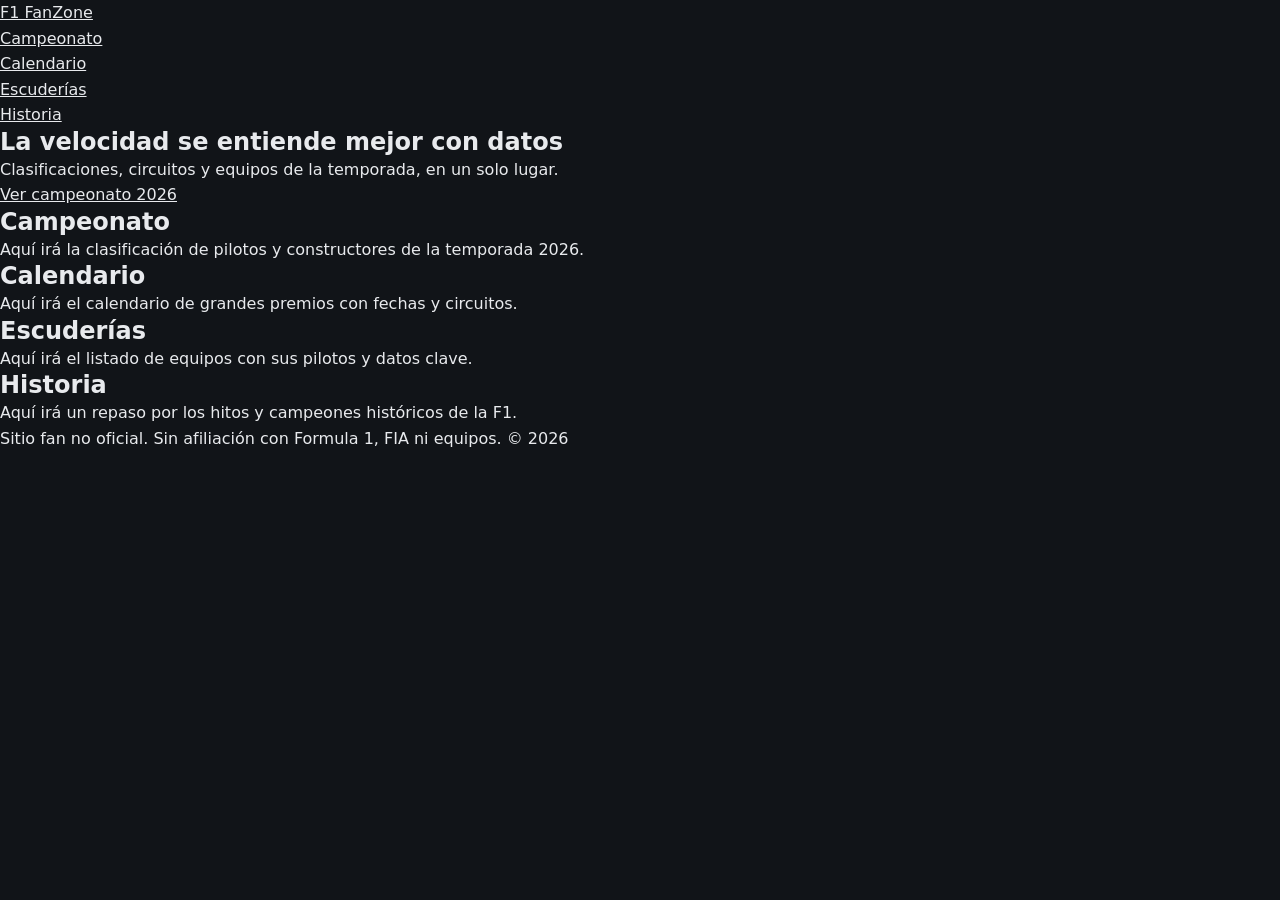
==== index.html @ e267dc62 "Estructura semántica inicial de la landing F1 FanZone" ====
<!DOCTYPE html>
<html lang="es">
<head>
  <meta charset="UTF-8">
  <meta name="viewport" content="width=device-width, initial-scale=1.0">
  <meta name="description" content="F1 FanZone: landing fan de Fórmula 1 con campeonato, calendario, escuderías e historia.">
  <title>F1 FanZone</title>
  <link rel="stylesheet" href="css/styles.css">
</head>
<body>
  <header>
    <nav aria-label="Navegación principal">
      <a href="#" class="logo" aria-label="F1 FanZone, inicio">F1 FanZone</a>
      <ul>
        <li><a href="#campeonato">Campeonato</a></li>
        <li><a href="#calendario">Calendario</a></li>
        <li><a href="#escuderias">Escuderías</a></li>
        <li><a href="#historia">Historia</a></li>
      </ul>
    </nav>
  </header>

  <main>
    <section class="hero" aria-labelledby="hero-titulo">
      <h1 id="hero-titulo">La velocidad se entiende mejor con datos</h1>
      <p>Clasificaciones, circuitos y equipos de la temporada, en un solo lugar.</p>
      <a href="#campeonato" class="cta">Ver campeonato 2026</a>
    </section>

    <section id="campeonato" aria-labelledby="campeonato-titulo">
      <h2 id="campeonato-titulo">Campeonato</h2>
      <p>Aquí irá la clasificación de pilotos y constructores de la temporada 2026.</p>
    </section>

    <section id="calendario" aria-labelledby="calendario-titulo">
      <h2 id="calendario-titulo">Calendario</h2>
      <p>Aquí irá el calendario de grandes premios con fechas y circuitos.</p>
    </section>

    <section id="escuderias" aria-labelledby="escuderias-titulo">
      <h2 id="escuderias-titulo">Escuderías</h2>
      <p>Aquí irá el listado de equipos con sus pilotos y datos clave.</p>
    </section>

    <section id="historia" aria-labelledby="historia-titulo">
      <h2 id="historia-titulo">Historia</h2>
      <p>Aquí irá un repaso por los hitos y campeones históricos de la F1.</p>
    </section>
  </main>

  <footer>
    <p>Sitio fan no oficial. Sin afiliación con Formula 1, FIA ni equipos. &copy; 2026</p>
  </footer>

  <script src="js/app.js"></script>
</body>
</html>
---- css/styles.css ----
/* ==========================================================================
   F1 FanZone — base: reset, variables y tipografía (mobile-first)
   ========================================================================== */

/* Reset
   ========================================================================== */
*,
*::before,
*::after {
  box-sizing: border-box;
  margin: 0;
  padding: 0;
}

html {
  -webkit-text-size-adjust: 100%;
}

body {
  min-height: 100vh;
}

img,
picture,
video,
canvas,
svg {
  display: block;
  max-width: 100%;
}

input,
button,
textarea,
select {
  font: inherit;
}

ul[role="list"],
ol[role="list"] {
  list-style: none;
}

a {
  color: inherit;
}

/* Variables
   ========================================================================== */
:root {
  /* Colores — tema oscuro */
  --color-fondo: #111418;
  --color-superficie: #1a1f25;
  --color-texto: #e8eaed;
  --color-texto-secundario: #9aa0a6;
  --color-acento: #e8eaed; /* pendiente: se definirá el acento definitivo */

  /* Tipografía */
  --fuente-base: system-ui, -apple-system, "Segoe UI", Roboto, sans-serif;
  --texto-base: 1rem;
  --interlineado-base: 1.6;
}

/* Tipografía base
   ========================================================================== */
body {
  font-family: var(--fuente-base);
  font-size: var(--texto-base);
  line-height: var(--interlineado-base);
  background-color: var(--color-fondo);
  color: var(--color-texto);
}

h1,
h2,
h3 {
  line-height: 1.2;
  text-wrap: balance;
}
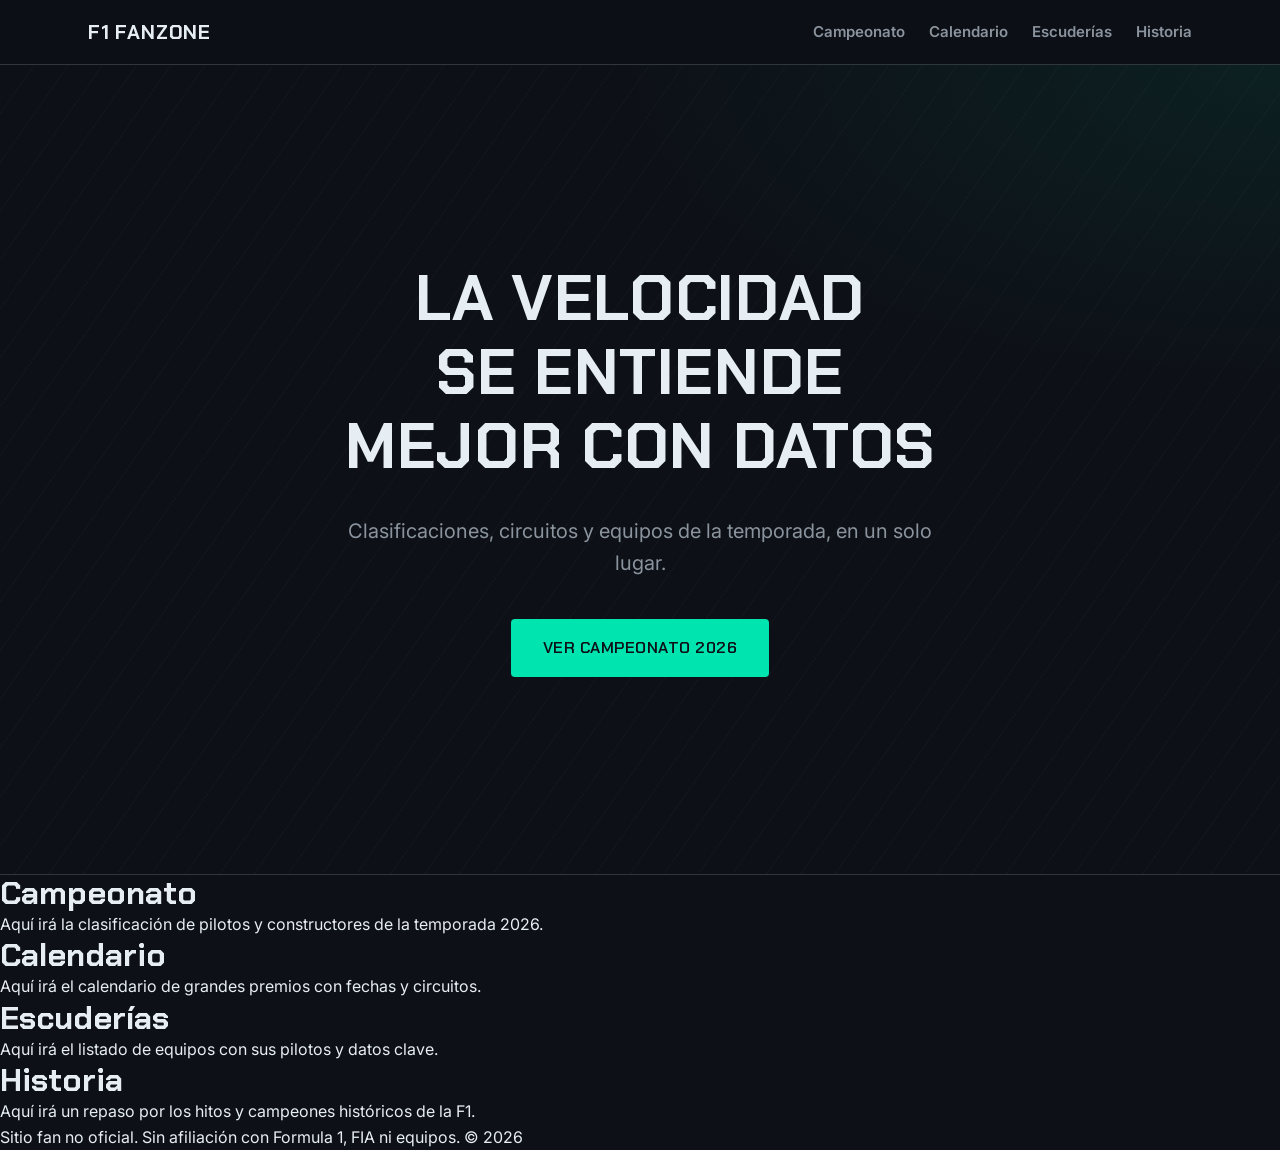
==== commit 525002c4: "Sistema visual oscuro con acento telemetría, nav sticky y hero" ====
--- a/index.html
+++ b/index.html
@@ -5,6 +5,9 @@
   <meta name="viewport" content="width=device-width, initial-scale=1.0">
   <meta name="description" content="F1 FanZone: landing fan de Fórmula 1 con campeonato, calendario, escuderías e historia.">
   <title>F1 FanZone</title>
+  <link rel="preconnect" href="https://fonts.googleapis.com">
+  <link rel="preconnect" href="https://fonts.gstatic.com" crossorigin>
+  <link href="https://fonts.googleapis.com/css2?family=Chakra+Petch:wght@600;700&family=Inter:wght@400;600&family=JetBrains+Mono:wght@400;600&display=swap" rel="stylesheet">
   <link rel="stylesheet" href="css/styles.css">
 </head>
 <body>
--- a/css/styles.css
+++ b/css/styles.css
@@ -1,5 +1,5 @@
 /* ==========================================================================
-   F1 FanZone — base: reset, variables y tipografía (mobile-first)
+   F1 FanZone — sistema visual: tokens, tipografía, nav y hero (mobile-first)
    ========================================================================== */
 
 /* Reset
@@ -14,6 +14,7 @@
 
 html {
   -webkit-text-size-adjust: 100%;
+  scroll-behavior: smooth;
 }
 
 body {
@@ -36,29 +37,64 @@
   font: inherit;
 }
 
-ul[role="list"],
-ol[role="list"] {
-  list-style: none;
-}
-
 a {
   color: inherit;
 }
 
-/* Variables
+@media (prefers-reduced-motion: reduce) {
+  html {
+    scroll-behavior: auto;
+  }
+
+  *,
+  *::before,
+  *::after {
+    transition-duration: 0.01ms !important;
+    animation-duration: 0.01ms !important;
+  }
+}
+
+/* Design tokens
    ========================================================================== */
 :root {
-  /* Colores — tema oscuro */
-  --color-fondo: #111418;
-  --color-superficie: #1a1f25;
-  --color-texto: #e8eaed;
-  --color-texto-secundario: #9aa0a6;
-  --color-acento: #e8eaed; /* pendiente: se definirá el acento definitivo */
+  /* Colores — tema oscuro, acento telemetría */
+  --color-fondo: #0d1117;
+  --color-superficie: #161b22;
+  --color-texto: #e6edf3;
+  --color-texto-secundario: #8b949e;
+  --color-acento: #00e5b0;
+  --color-acento-tenue: #00c79a;
+  --color-borde: #30363d;
+
+  /* Espaciado — escala 4/8/16/24/32/48/64px */
+  --espacio-1: 0.25rem;
+  --espacio-2: 0.5rem;
+  --espacio-3: 1rem;
+  --espacio-4: 1.5rem;
+  --espacio-5: 2rem;
+  --espacio-6: 3rem;
+  --espacio-7: 4rem;
+
+  /* Radios */
+  --radio-s: 4px;
+  --radio-m: 8px;
 
   /* Tipografía */
-  --fuente-base: system-ui, -apple-system, "Segoe UI", Roboto, sans-serif;
+  --fuente-titulos: "Chakra Petch", system-ui, sans-serif;
+  --fuente-base: "Inter", system-ui, -apple-system, "Segoe UI", sans-serif;
+  --fuente-mono: "JetBrains Mono", ui-monospace, "Cascadia Mono", monospace;
+
   --texto-base: 1rem;
+  --texto-subtitulo: clamp(1.0625rem, 0.95rem + 0.5vw, 1.25rem);
+  --texto-h1: clamp(2.125rem, 1.25rem + 4.5vw, 4rem);
+  --texto-h2: clamp(1.5rem, 1.25rem + 1.25vw, 2rem);
   --interlineado-base: 1.6;
+
+  /* Movimiento */
+  --transicion-rapida: 180ms ease-out;
+
+  /* Layout */
+  --ancho-contenido: 72rem;
 }
 
 /* Tipografía base
@@ -74,6 +110,167 @@
 h1,
 h2,
 h3 {
-  line-height: 1.2;
+  font-family: var(--fuente-titulos);
+  font-weight: 700;
+  line-height: 1.15;
   text-wrap: balance;
 }
+
+h2 {
+  font-size: var(--texto-h2);
+}
+
+/* Header / Nav
+   ========================================================================== */
+header {
+  position: sticky;
+  top: 0;
+  z-index: 10;
+  background-color: rgba(13, 17, 23, 0.82);
+  -webkit-backdrop-filter: blur(8px);
+  backdrop-filter: blur(8px);
+  border-bottom: 1px solid var(--color-borde);
+}
+
+nav {
+  display: flex;
+  justify-content: center;
+  align-items: center;
+  gap: var(--espacio-5);
+  max-width: var(--ancho-contenido);
+  margin-inline: auto;
+  padding: var(--espacio-3) var(--espacio-4);
+}
+
+.logo {
+  font-family: var(--fuente-titulos);
+  font-size: 1.25rem;
+  font-weight: 700;
+  letter-spacing: 0.04em;
+  text-transform: uppercase;
+  text-decoration: none;
+}
+
+.logo:hover,
+.logo:focus-visible {
+  color: var(--color-acento);
+}
+
+/* Móvil: solo logo centrado; los enlaces aparecen en ≥768px */
+nav ul {
+  display: none;
+  list-style: none;
+  gap: var(--espacio-4);
+}
+
+nav ul a {
+  text-decoration: none;
+  font-size: 0.9375rem;
+  font-weight: 600;
+  color: var(--color-texto-secundario);
+  transition: color var(--transicion-rapida);
+}
+
+nav ul a:hover {
+  color: var(--color-acento);
+}
+
+nav a:focus-visible {
+  outline: 2px solid var(--color-acento);
+  outline-offset: 4px;
+  border-radius: var(--radio-s);
+}
+
+/* Hero
+   ========================================================================== */
+.hero {
+  min-height: 90vh;
+  display: flex;
+  flex-direction: column;
+  justify-content: center;
+  align-items: center;
+  gap: var(--espacio-4);
+  text-align: center;
+  padding: var(--espacio-7) var(--espacio-4);
+  border-bottom: 1px solid var(--color-borde);
+  background:
+    repeating-linear-gradient(
+      -55deg,
+      rgba(230, 237, 243, 0.025) 0px,
+      rgba(230, 237, 243, 0.025) 1px,
+      transparent 1px,
+      transparent 28px
+    ),
+    radial-gradient(
+      ellipse 80% 60% at 100% 0%,
+      rgba(0, 229, 176, 0.07),
+      transparent 65%
+    ),
+    var(--color-fondo);
+}
+
+.hero h1 {
+  max-width: 18ch;
+  font-size: var(--texto-h1);
+  text-transform: uppercase;
+  letter-spacing: 0.01em;
+}
+
+.hero p {
+  max-width: 48ch;
+  font-size: var(--texto-subtitulo);
+  color: var(--color-texto-secundario);
+}
+
+/* Botón CTA
+   ========================================================================== */
+.cta {
+  display: inline-block;
+  margin-top: var(--espacio-2);
+  padding: var(--espacio-3) var(--espacio-5);
+  font-family: var(--fuente-titulos);
+  font-weight: 600;
+  letter-spacing: 0.03em;
+  text-transform: uppercase;
+  text-decoration: none;
+  color: var(--color-fondo);
+  background-color: var(--color-acento);
+  border-radius: var(--radio-s);
+  transition:
+    transform var(--transicion-rapida),
+    box-shadow var(--transicion-rapida),
+    background-color var(--transicion-rapida);
+}
+
+.cta:hover {
+  background-color: var(--color-acento-tenue);
+  transform: translateY(-2px);
+  box-shadow: 0 6px 20px rgba(0, 229, 176, 0.3);
+}
+
+.cta:active {
+  transform: translateY(0);
+  box-shadow: 0 2px 8px rgba(0, 229, 176, 0.25);
+}
+
+.cta:focus-visible {
+  outline: 2px solid var(--color-acento);
+  outline-offset: 4px;
+}
+
+/* ≥768px: enlaces del nav visibles y más aire en el hero
+   ========================================================================== */
+@media (min-width: 768px) {
+  nav {
+    justify-content: space-between;
+  }
+
+  nav ul {
+    display: flex;
+  }
+
+  .hero {
+    gap: var(--espacio-5);
+    padding-block: var(--espacio-7);
+  }
+}
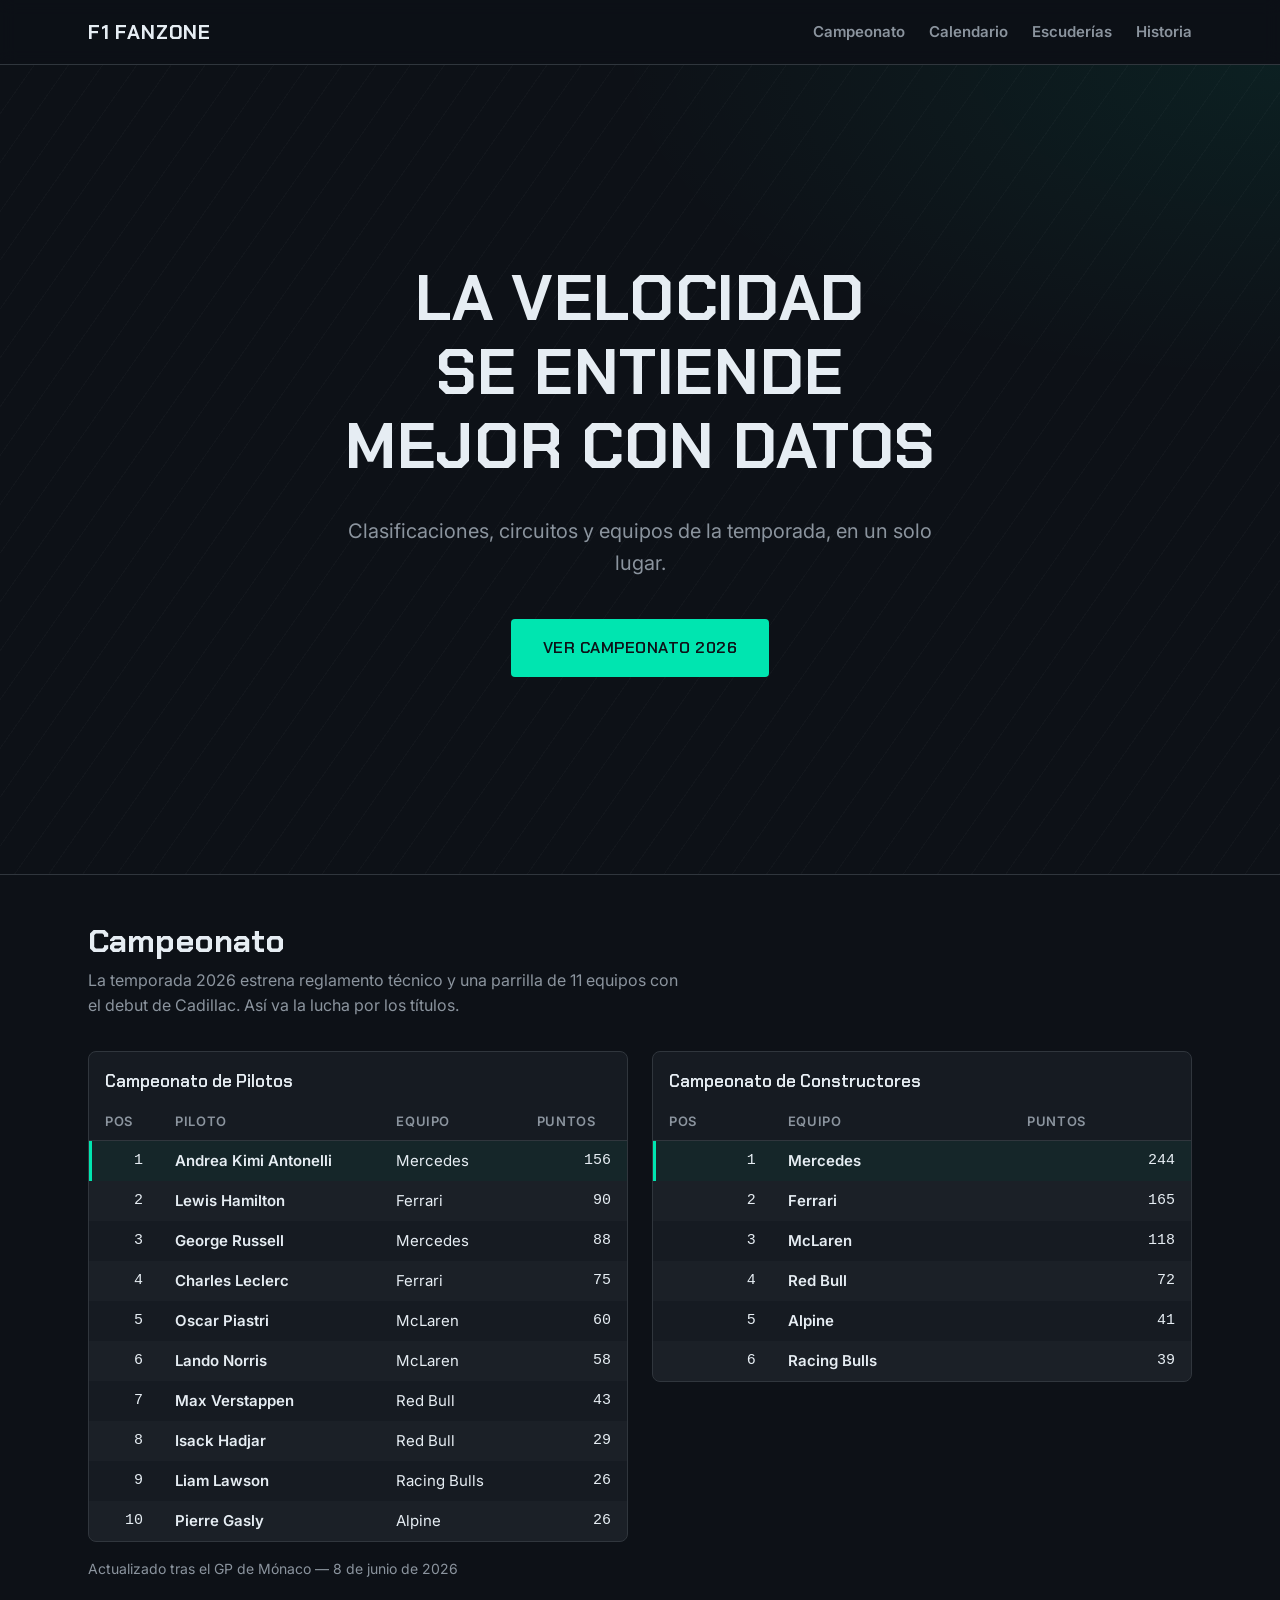
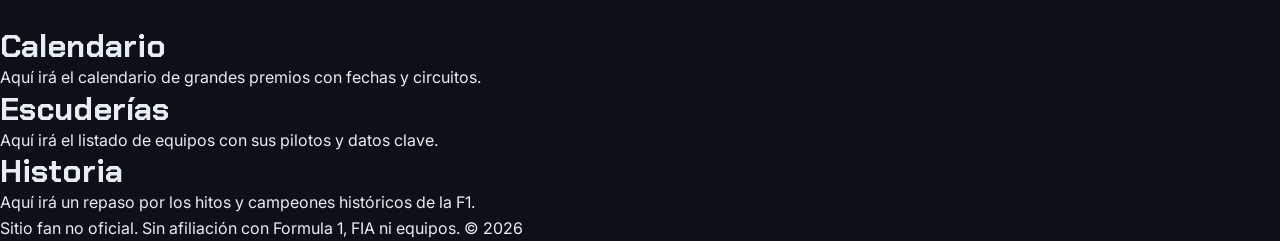
==== commit 1d694f4c: "Sección campeonato con tablas semánticas de pilotos y constructores" ====
--- a/index.html
+++ b/index.html
@@ -32,7 +32,132 @@
 
     <section id="campeonato" aria-labelledby="campeonato-titulo">
       <h2 id="campeonato-titulo">Campeonato</h2>
-      <p>Aquí irá la clasificación de pilotos y constructores de la temporada 2026.</p>
+      <p class="seccion-intro">La temporada 2026 estrena reglamento técnico y una parrilla de 11 equipos con el debut de Cadillac. Así va la lucha por los títulos.</p>
+
+      <div class="tablas-campeonato">
+        <div class="tabla-wrapper" role="region" aria-labelledby="caption-pilotos" tabindex="0">
+          <table>
+            <caption id="caption-pilotos">Campeonato de Pilotos</caption>
+            <thead>
+              <tr>
+                <th scope="col">Pos</th>
+                <th scope="col">Piloto</th>
+                <th scope="col">Equipo</th>
+                <th scope="col">Puntos</th>
+              </tr>
+            </thead>
+            <tbody>
+              <tr class="lider">
+                <td class="num">1</td>
+                <th scope="row">Andrea Kimi Antonelli</th>
+                <td>Mercedes</td>
+                <td class="num">156</td>
+              </tr>
+              <tr>
+                <td class="num">2</td>
+                <th scope="row">Lewis Hamilton</th>
+                <td>Ferrari</td>
+                <td class="num">90</td>
+              </tr>
+              <tr>
+                <td class="num">3</td>
+                <th scope="row">George Russell</th>
+                <td>Mercedes</td>
+                <td class="num">88</td>
+              </tr>
+              <tr>
+                <td class="num">4</td>
+                <th scope="row">Charles Leclerc</th>
+                <td>Ferrari</td>
+                <td class="num">75</td>
+              </tr>
+              <tr>
+                <td class="num">5</td>
+                <th scope="row">Oscar Piastri</th>
+                <td>McLaren</td>
+                <td class="num">60</td>
+              </tr>
+              <tr>
+                <td class="num">6</td>
+                <th scope="row">Lando Norris</th>
+                <td>McLaren</td>
+                <td class="num">58</td>
+              </tr>
+              <tr>
+                <td class="num">7</td>
+                <th scope="row">Max Verstappen</th>
+                <td>Red Bull</td>
+                <td class="num">43</td>
+              </tr>
+              <tr>
+                <td class="num">8</td>
+                <th scope="row">Isack Hadjar</th>
+                <td>Red Bull</td>
+                <td class="num">29</td>
+              </tr>
+              <tr>
+                <td class="num">9</td>
+                <th scope="row">Liam Lawson</th>
+                <td>Racing Bulls</td>
+                <td class="num">26</td>
+              </tr>
+              <tr>
+                <td class="num">10</td>
+                <th scope="row">Pierre Gasly</th>
+                <td>Alpine</td>
+                <td class="num">26</td>
+              </tr>
+            </tbody>
+          </table>
+        </div>
+
+        <div class="tabla-wrapper" role="region" aria-labelledby="caption-constructores" tabindex="0">
+          <table>
+            <caption id="caption-constructores">Campeonato de Constructores</caption>
+            <thead>
+              <tr>
+                <th scope="col">Pos</th>
+                <th scope="col">Equipo</th>
+                <th scope="col">Puntos</th>
+              </tr>
+            </thead>
+            <tbody>
+              <tr class="lider">
+                <td class="num">1</td>
+                <th scope="row">Mercedes</th>
+                <td class="num">244</td>
+              </tr>
+              <tr>
+                <td class="num">2</td>
+                <th scope="row">Ferrari</th>
+                <td class="num">165</td>
+              </tr>
+              <tr>
+                <td class="num">3</td>
+                <th scope="row">McLaren</th>
+                <td class="num">118</td>
+              </tr>
+              <tr>
+                <td class="num">4</td>
+                <th scope="row">Red Bull</th>
+                <td class="num">72</td>
+              </tr>
+              <tr>
+                <td class="num">5</td>
+                <th scope="row">Alpine</th>
+                <td class="num">41</td>
+              </tr>
+              <tr>
+                <td class="num">6</td>
+                <th scope="row">Racing Bulls</th>
+                <td class="num">39</td>
+              </tr>
+            </tbody>
+          </table>
+        </div>
+      </div>
+
+      <p class="nota-datos">Actualizado tras el GP de Mónaco — 8 de junio de 2026</p>
     </section>
 
     <section id="calendario" aria-labelledby="calendario-titulo">
--- a/css/styles.css
+++ b/css/styles.css
@@ -258,6 +258,102 @@
   outline-offset: 4px;
 }
 
+/* Sección Campeonato
+   ========================================================================== */
+#campeonato {
+  max-width: var(--ancho-contenido);
+  margin-inline: auto;
+  padding: var(--espacio-6) var(--espacio-4);
+}
+
+.seccion-intro {
+  max-width: 60ch;
+  margin-top: var(--espacio-2);
+  color: var(--color-texto-secundario);
+}
+
+.tablas-campeonato {
+  display: grid;
+  gap: var(--espacio-4);
+  margin-top: var(--espacio-5);
+}
+
+/* Contenedor con scroll horizontal propio para tablas anchas en móvil */
+.tabla-wrapper {
+  overflow-x: auto;
+  background-color: var(--color-superficie);
+  border: 1px solid var(--color-borde);
+  border-radius: var(--radio-m);
+}
+
+.tabla-wrapper:focus-visible {
+  outline: 2px solid var(--color-acento);
+  outline-offset: 2px;
+}
+
+table {
+  width: 100%;
+  border-collapse: collapse;
+  font-size: 0.9375rem;
+}
+
+caption {
+  padding: var(--espacio-3) var(--espacio-3) var(--espacio-2);
+  font-family: var(--fuente-titulos);
+  font-size: 1.0625rem;
+  font-weight: 600;
+  text-align: left;
+}
+
+th,
+td {
+  padding: var(--espacio-2) var(--espacio-3);
+  text-align: left;
+  white-space: nowrap;
+}
+
+thead th {
+  font-size: 0.8125rem;
+  font-weight: 600;
+  text-transform: uppercase;
+  letter-spacing: 0.05em;
+  color: var(--color-texto-secundario);
+  border-bottom: 1px solid var(--color-borde);
+}
+
+tbody th[scope="row"] {
+  font-weight: 600;
+}
+
+.num {
+  font-family: var(--fuente-mono);
+  font-variant-numeric: tabular-nums;
+  text-align: right;
+}
+
+tbody tr:nth-child(even) {
+  background-color: rgba(230, 237, 243, 0.025);
+}
+
+tbody tr {
+  transition: background-color var(--transicion-rapida);
+}
+
+tbody tr:hover {
+  background-color: rgba(0, 229, 176, 0.06);
+}
+
+.lider {
+  background-color: rgba(0, 229, 176, 0.05);
+  box-shadow: inset 3px 0 0 var(--color-acento);
+}
+
+.nota-datos {
+  margin-top: var(--espacio-3);
+  font-size: 0.875rem;
+  color: var(--color-texto-secundario);
+}
+
 /* ≥768px: enlaces del nav visibles y más aire en el hero
    ========================================================================== */
 @media (min-width: 768px) {
@@ -274,3 +370,12 @@
     padding-block: var(--espacio-7);
   }
 }
+
+/* ≥900px: tablas del campeonato lado a lado
+   ========================================================================== */
+@media (min-width: 900px) {
+  .tablas-campeonato {
+    grid-template-columns: 1fr 1fr;
+    align-items: start;
+  }
+}
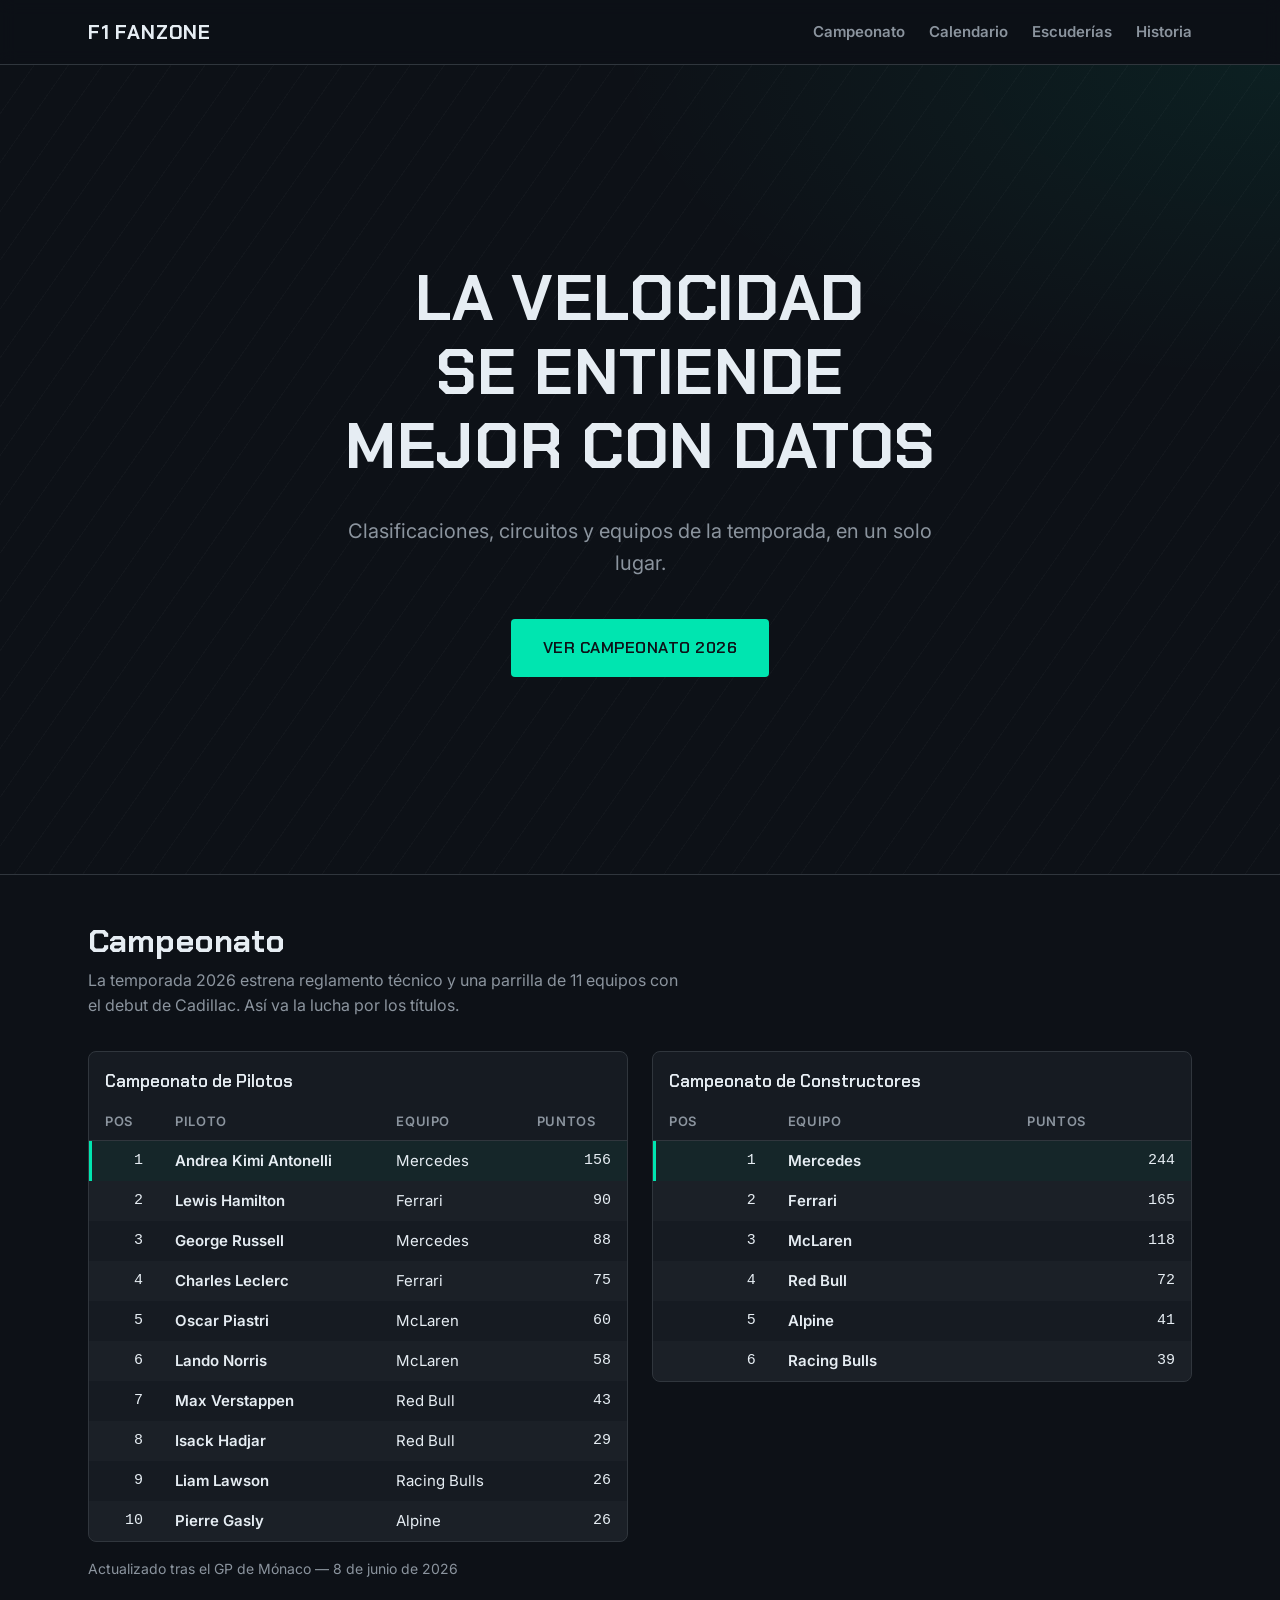
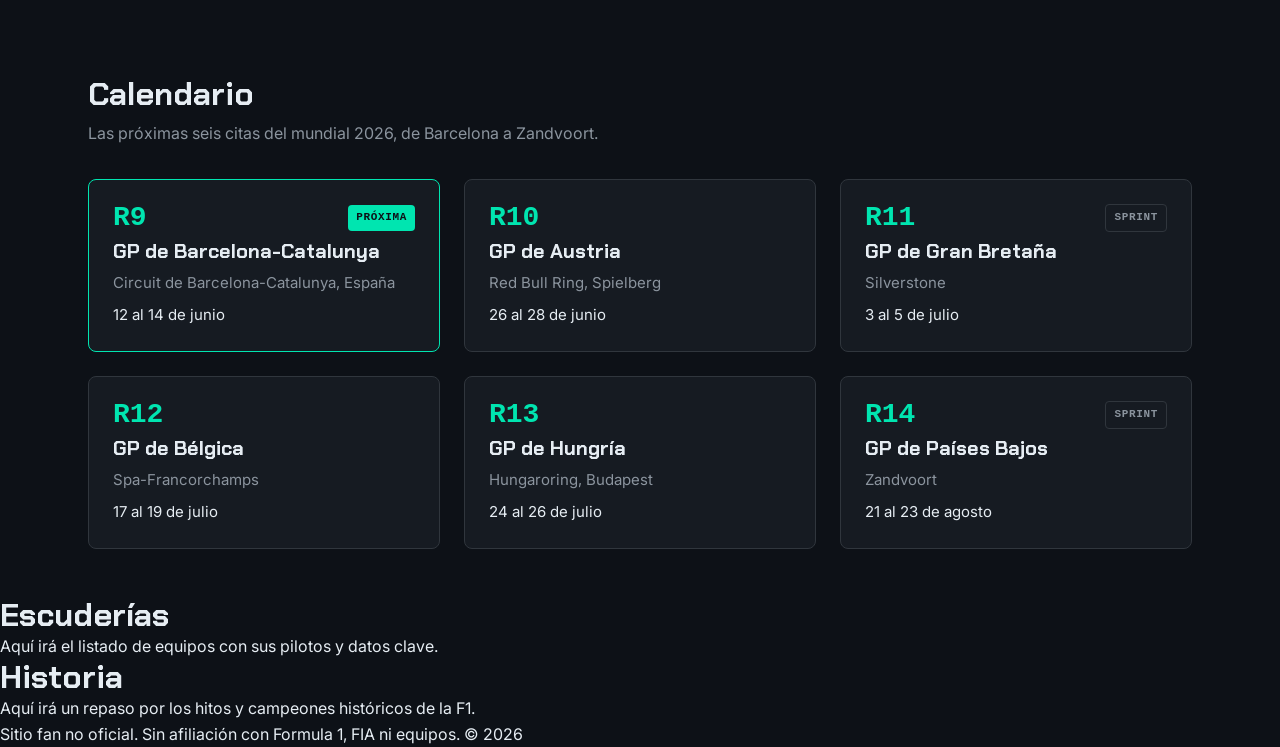
==== commit dd05e6e4: "Sección calendario con CSS Grid auto-fit y elemento time" ====
--- a/index.html
+++ b/index.html
@@ -162,7 +162,78 @@
 
     <section id="calendario" aria-labelledby="calendario-titulo">
       <h2 id="calendario-titulo">Calendario</h2>
-      <p>Aquí irá el calendario de grandes premios con fechas y circuitos.</p>
+      <p class="seccion-intro">Las próximas seis citas del mundial 2026, de Barcelona a Zandvoort.</p>
+
+      <div class="grid-calendario">
+        <article class="carrera proxima">
+          <div class="carrera-cabecera">
+            <span class="carrera-ronda" aria-label="Ronda 9">R9</span>
+            <span class="badge badge-proxima">Próxima</span>
+          </div>
+          <h3>GP de Barcelona-Catalunya</h3>
+          <p class="carrera-circuito">Circuit de Barcelona-Catalunya, España</p>
+          <p class="carrera-fechas">
+            <time datetime="2026-06-12">12</time> al <time datetime="2026-06-14">14 de junio</time>
+          </p>
+        </article>
+
+        <article class="carrera">
+          <div class="carrera-cabecera">
+            <span class="carrera-ronda" aria-label="Ronda 10">R10</span>
+          </div>
+          <h3>GP de Austria</h3>
+          <p class="carrera-circuito">Red Bull Ring, Spielberg</p>
+          <p class="carrera-fechas">
+            <time datetime="2026-06-26">26</time> al <time datetime="2026-06-28">28 de junio</time>
+          </p>
+        </article>
+
+        <article class="carrera">
+          <div class="carrera-cabecera">
+            <span class="carrera-ronda" aria-label="Ronda 11">R11</span>
+            <span class="badge badge-sprint">Sprint</span>
+          </div>
+          <h3>GP de Gran Bretaña</h3>
+          <p class="carrera-circuito">Silverstone</p>
+          <p class="carrera-fechas">
+            <time datetime="2026-07-03">3</time> al <time datetime="2026-07-05">5 de julio</time>
+          </p>
+        </article>
+
+        <article class="carrera">
+          <div class="carrera-cabecera">
+            <span class="carrera-ronda" aria-label="Ronda 12">R12</span>
+          </div>
+          <h3>GP de Bélgica</h3>
+          <p class="carrera-circuito">Spa-Francorchamps</p>
+          <p class="carrera-fechas">
+            <time datetime="2026-07-17">17</time> al <time datetime="2026-07-19">19 de julio</time>
+          </p>
+        </article>
+
+        <article class="carrera">
+          <div class="carrera-cabecera">
+            <span class="carrera-ronda" aria-label="Ronda 13">R13</span>
+          </div>
+          <h3>GP de Hungría</h3>
+          <p class="carrera-circuito">Hungaroring, Budapest</p>
+          <p class="carrera-fechas">
+            <time datetime="2026-07-24">24</time> al <time datetime="2026-07-26">26 de julio</time>
+          </p>
+        </article>
+
+        <article class="carrera">
+          <div class="carrera-cabecera">
+            <span class="carrera-ronda" aria-label="Ronda 14">R14</span>
+            <span class="badge badge-sprint">Sprint</span>
+          </div>
+          <h3>GP de Países Bajos</h3>
+          <p class="carrera-circuito">Zandvoort</p>
+          <p class="carrera-fechas">
+            <time datetime="2026-08-21">21</time> al <time datetime="2026-08-23">23 de agosto</time>
+          </p>
+        </article>
+      </div>
     </section>
 
     <section id="escuderias" aria-labelledby="escuderias-titulo">
--- a/css/styles.css
+++ b/css/styles.css
@@ -258,9 +258,10 @@
   outline-offset: 4px;
 }
 
-/* Sección Campeonato
-   ========================================================================== */
-#campeonato {
+/* Secciones de contenido
+   ========================================================================== */
+#campeonato,
+#calendario {
   max-width: var(--ancho-contenido);
   margin-inline: auto;
   padding: var(--espacio-6) var(--espacio-4);
@@ -274,6 +275,8 @@
 
 .tablas-campeonato {
   display: grid;
+  grid-template-columns: repeat(auto-fit, minmax(280px, 1fr));
+  align-items: start;
   gap: var(--espacio-4);
   margin-top: var(--espacio-5);
 }
@@ -354,6 +357,87 @@
   color: var(--color-texto-secundario);
 }
 
+/* Sección Calendario
+   ========================================================================== */
+.grid-calendario {
+  display: grid;
+  grid-template-columns: repeat(auto-fit, minmax(280px, 1fr));
+  gap: var(--espacio-4);
+  margin-top: var(--espacio-5);
+}
+
+.carrera {
+  display: flex;
+  flex-direction: column;
+  gap: var(--espacio-2);
+  padding: var(--espacio-4);
+  background-color: var(--color-superficie);
+  border: 1px solid var(--color-borde);
+  border-radius: var(--radio-m);
+  transition:
+    border-color var(--transicion-rapida),
+    transform var(--transicion-rapida);
+}
+
+.carrera:hover {
+  border-color: var(--color-acento);
+  transform: translateY(-2px);
+}
+
+.carrera.proxima {
+  border-color: var(--color-acento);
+}
+
+.carrera-cabecera {
+  display: flex;
+  justify-content: space-between;
+  align-items: center;
+}
+
+.carrera-ronda {
+  font-family: var(--fuente-mono);
+  font-size: 1.75rem;
+  font-weight: 600;
+  color: var(--color-acento);
+  line-height: 1;
+}
+
+.carrera h3 {
+  font-size: 1.25rem;
+}
+
+.carrera-circuito {
+  font-size: 0.9375rem;
+  color: var(--color-texto-secundario);
+}
+
+.carrera-fechas {
+  margin-top: auto;
+  font-size: 0.9375rem;
+}
+
+/* Badges
+   ========================================================================== */
+.badge {
+  padding: var(--espacio-1) var(--espacio-2);
+  font-family: var(--fuente-mono);
+  font-size: 0.6875rem;
+  font-weight: 600;
+  letter-spacing: 0.06em;
+  text-transform: uppercase;
+  border-radius: var(--radio-s);
+}
+
+.badge-proxima {
+  background-color: var(--color-acento);
+  color: var(--color-fondo);
+}
+
+.badge-sprint {
+  color: var(--color-texto-secundario);
+  border: 1px solid var(--color-borde);
+}
+
 /* ≥768px: enlaces del nav visibles y más aire en el hero
    ========================================================================== */
 @media (min-width: 768px) {
@@ -369,13 +453,4 @@
     gap: var(--espacio-5);
     padding-block: var(--espacio-7);
   }
-}
-
-/* ≥900px: tablas del campeonato lado a lado
-   ========================================================================== */
-@media (min-width: 900px) {
-  .tablas-campeonato {
-    grid-template-columns: 1fr 1fr;
-    align-items: start;
-  }
-}
+}
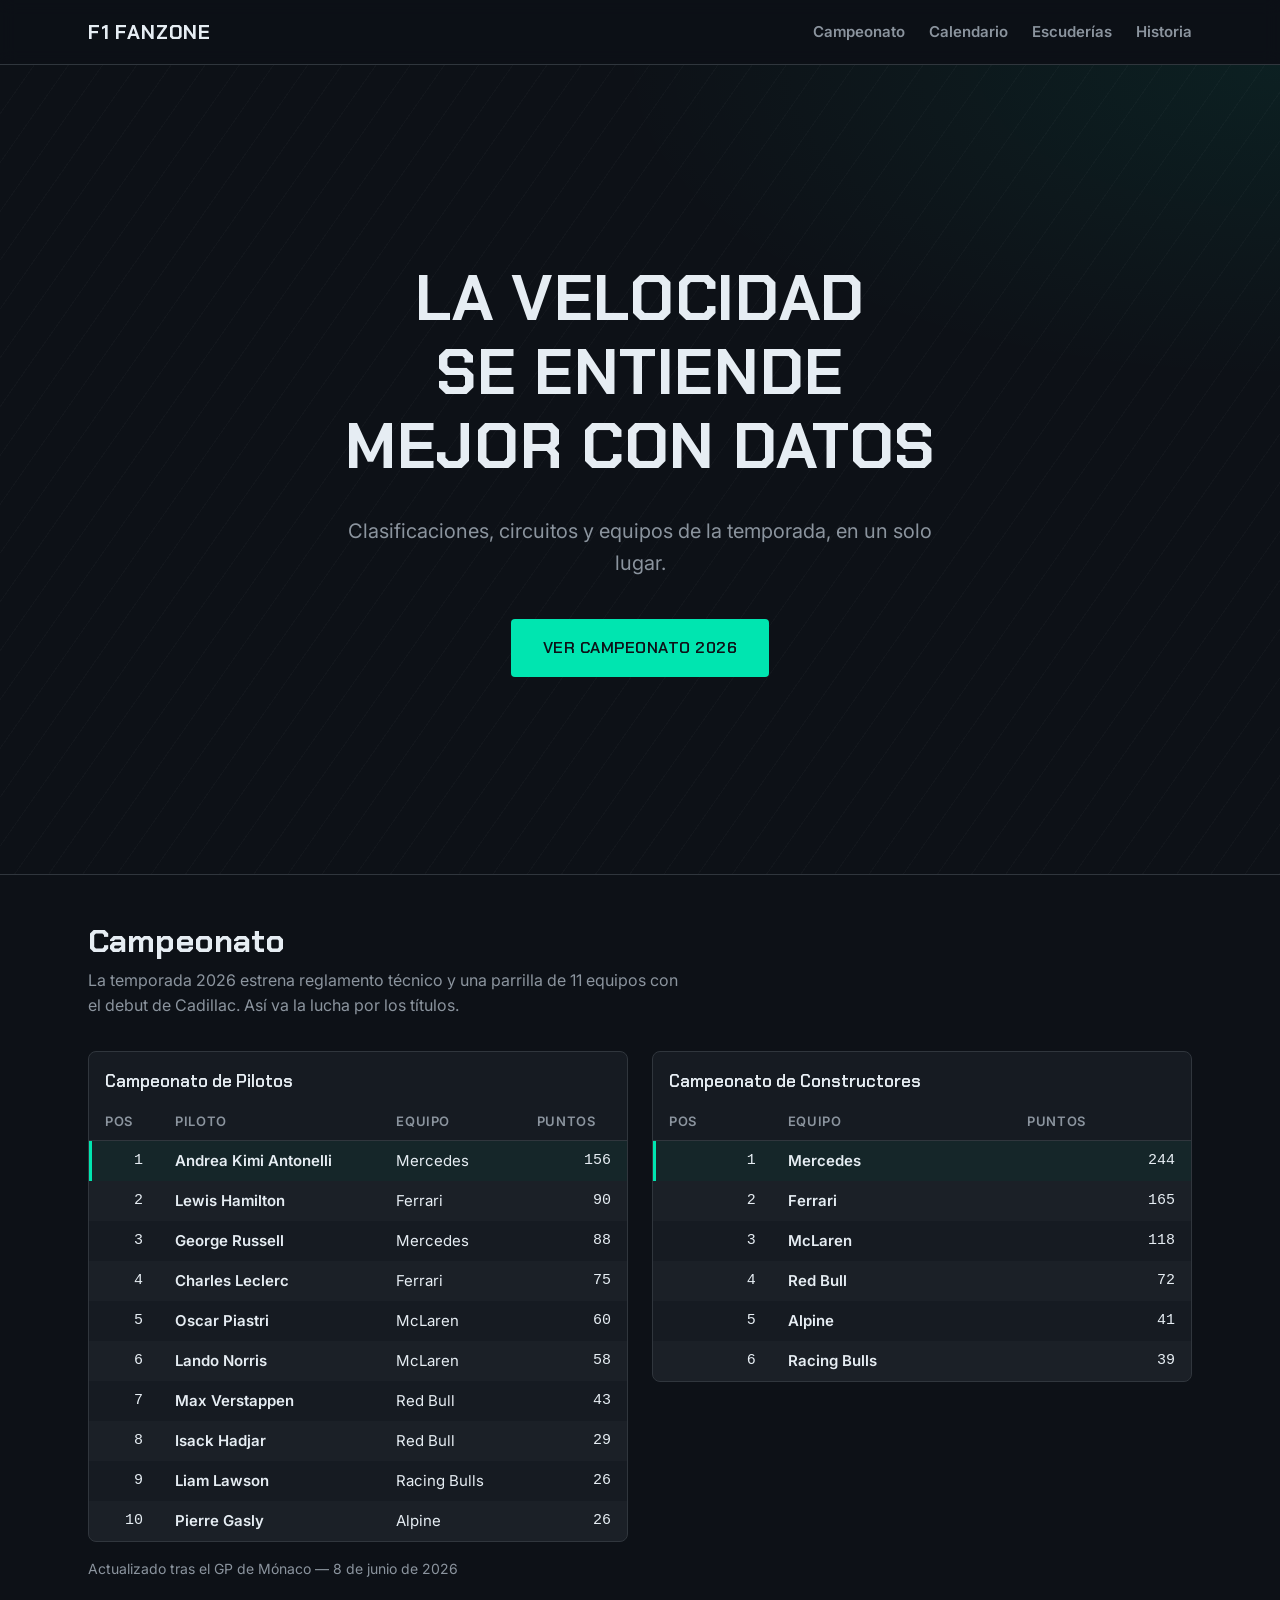
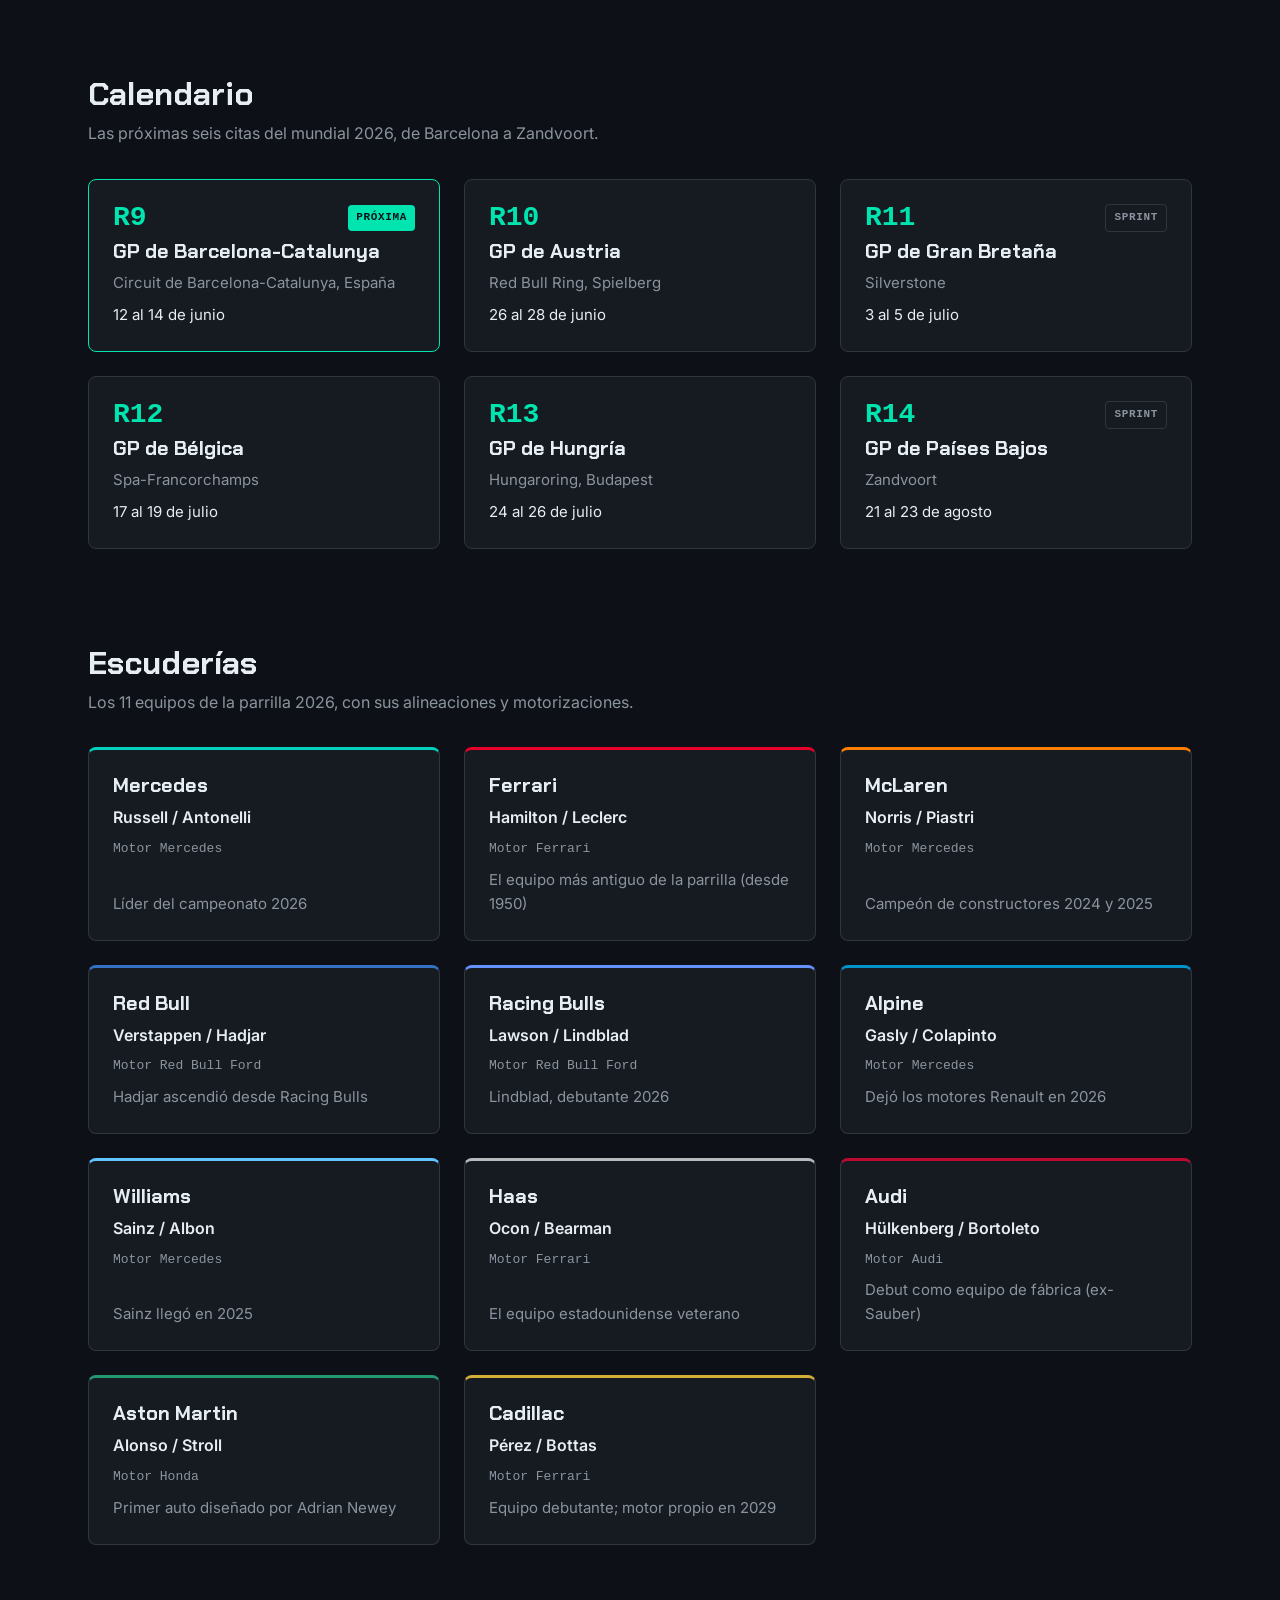
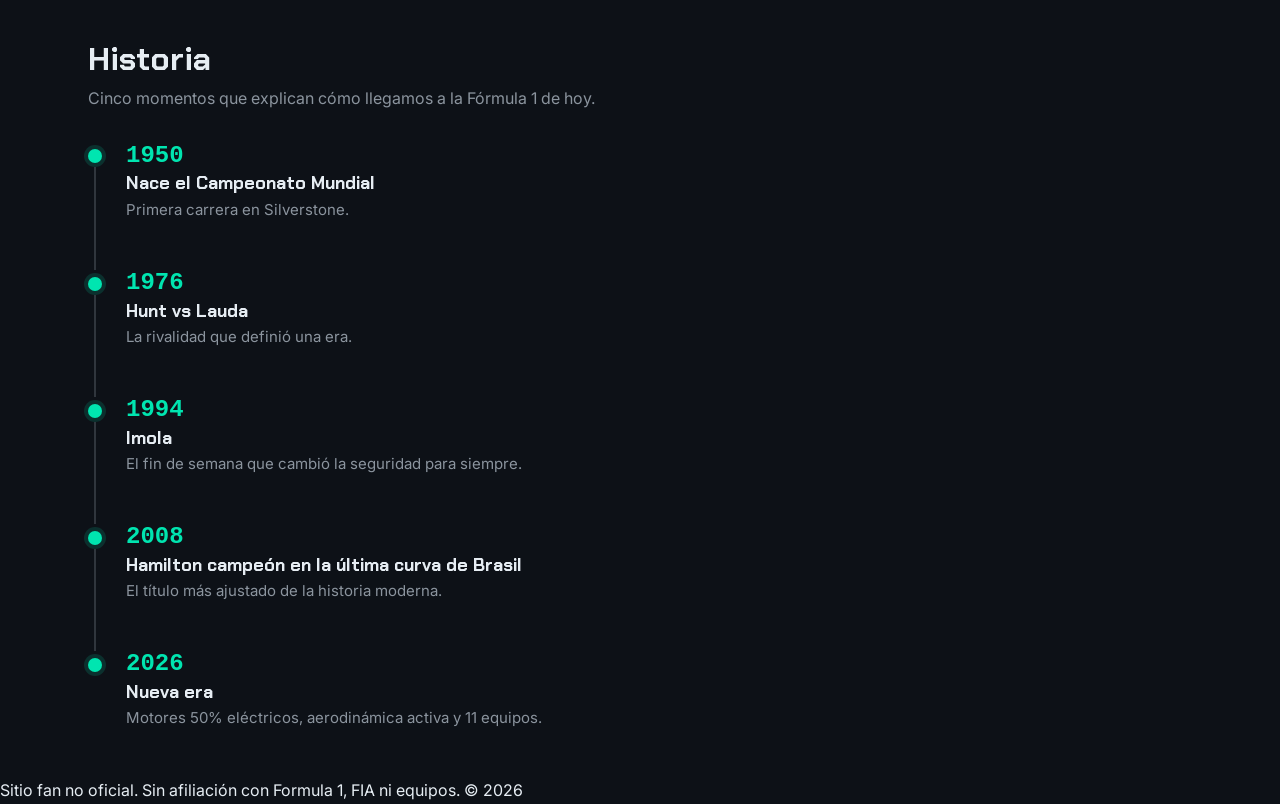
==== commit bcfe3461: "Secciones escuderías y línea de tiempo histórica con Flexbox" ====
--- a/index.html
+++ b/index.html
@@ -238,12 +238,129 @@
 
     <section id="escuderias" aria-labelledby="escuderias-titulo">
       <h2 id="escuderias-titulo">Escuderías</h2>
-      <p>Aquí irá el listado de equipos con sus pilotos y datos clave.</p>
+      <p class="seccion-intro">Los 11 equipos de la parrilla 2026, con sus alineaciones y motorizaciones.</p>
+
+      <div class="grid-escuderias">
+        <article class="escuderia equipo-mercedes">
+          <h3>Mercedes</h3>
+          <p class="escuderia-pilotos">Russell / Antonelli</p>
+          <p class="escuderia-motor">Motor Mercedes</p>
+          <p class="escuderia-dato">Líder del campeonato 2026</p>
+        </article>
+
+        <article class="escuderia equipo-ferrari">
+          <h3>Ferrari</h3>
+          <p class="escuderia-pilotos">Hamilton / Leclerc</p>
+          <p class="escuderia-motor">Motor Ferrari</p>
+          <p class="escuderia-dato">El equipo más antiguo de la parrilla (desde 1950)</p>
+        </article>
+
+        <article class="escuderia equipo-mclaren">
+          <h3>McLaren</h3>
+          <p class="escuderia-pilotos">Norris / Piastri</p>
+          <p class="escuderia-motor">Motor Mercedes</p>
+          <p class="escuderia-dato">Campeón de constructores 2024 y 2025</p>
+        </article>
+
+        <article class="escuderia equipo-redbull">
+          <h3>Red Bull</h3>
+          <p class="escuderia-pilotos">Verstappen / Hadjar</p>
+          <p class="escuderia-motor">Motor Red Bull Ford</p>
+          <p class="escuderia-dato">Hadjar ascendió desde Racing Bulls</p>
+        </article>
+
+        <article class="escuderia equipo-racingbulls">
+          <h3>Racing Bulls</h3>
+          <p class="escuderia-pilotos">Lawson / Lindblad</p>
+          <p class="escuderia-motor">Motor Red Bull Ford</p>
+          <p class="escuderia-dato">Lindblad, debutante 2026</p>
+        </article>
+
+        <article class="escuderia equipo-alpine">
+          <h3>Alpine</h3>
+          <p class="escuderia-pilotos">Gasly / Colapinto</p>
+          <p class="escuderia-motor">Motor Mercedes</p>
+          <p class="escuderia-dato">Dejó los motores Renault en 2026</p>
+        </article>
+
+        <article class="escuderia equipo-williams">
+          <h3>Williams</h3>
+          <p class="escuderia-pilotos">Sainz / Albon</p>
+          <p class="escuderia-motor">Motor Mercedes</p>
+          <p class="escuderia-dato">Sainz llegó en 2025</p>
+        </article>
+
+        <article class="escuderia equipo-haas">
+          <h3>Haas</h3>
+          <p class="escuderia-pilotos">Ocon / Bearman</p>
+          <p class="escuderia-motor">Motor Ferrari</p>
+          <p class="escuderia-dato">El equipo estadounidense veterano</p>
+        </article>
+
+        <article class="escuderia equipo-audi">
+          <h3>Audi</h3>
+          <p class="escuderia-pilotos">Hülkenberg / Bortoleto</p>
+          <p class="escuderia-motor">Motor Audi</p>
+          <p class="escuderia-dato">Debut como equipo de fábrica (ex-Sauber)</p>
+        </article>
+
+        <article class="escuderia equipo-astonmartin">
+          <h3>Aston Martin</h3>
+          <p class="escuderia-pilotos">Alonso / Stroll</p>
+          <p class="escuderia-motor">Motor Honda</p>
+          <p class="escuderia-dato">Primer auto diseñado por Adrian Newey</p>
+        </article>
+
+        <article class="escuderia equipo-cadillac">
+          <h3>Cadillac</h3>
+          <p class="escuderia-pilotos">Pérez / Bottas</p>
+          <p class="escuderia-motor">Motor Ferrari</p>
+          <p class="escuderia-dato">Equipo debutante; motor propio en 2029</p>
+        </article>
+      </div>
     </section>
 
     <section id="historia" aria-labelledby="historia-titulo">
       <h2 id="historia-titulo">Historia</h2>
-      <p>Aquí irá un repaso por los hitos y campeones históricos de la F1.</p>
+      <p class="seccion-intro">Cinco momentos que explican cómo llegamos a la Fórmula 1 de hoy.</p>
+
+      <ol class="timeline" role="list">
+        <li class="hito">
+          <div class="hito-contenido">
+            <span class="hito-anio">1950</span>
+            <h3>Nace el Campeonato Mundial</h3>
+            <p>Primera carrera en Silverstone.</p>
+          </div>
+        </li>
+        <li class="hito">
+          <div class="hito-contenido">
+            <span class="hito-anio">1976</span>
+            <h3>Hunt vs Lauda</h3>
+            <p>La rivalidad que definió una era.</p>
+          </div>
+        </li>
+        <li class="hito">
+          <div class="hito-contenido">
+            <span class="hito-anio">1994</span>
+            <h3>Imola</h3>
+            <p>El fin de semana que cambió la seguridad para siempre.</p>
+          </div>
+        </li>
+        <li class="hito">
+          <div class="hito-contenido">
+            <span class="hito-anio">2008</span>
+            <h3>Hamilton campeón en la última curva de Brasil</h3>
+            <p>El título más ajustado de la historia moderna.</p>
+          </div>
+        </li>
+        <li class="hito">
+          <div class="hito-contenido">
+            <span class="hito-anio">2026</span>
+            <h3>Nueva era</h3>
+            <p>Motores 50% eléctricos, aerodinámica activa y 11 equipos.</p>
+          </div>
+        </li>
+      </ol>
     </section>
   </main>
 
--- a/css/styles.css
+++ b/css/styles.css
@@ -65,6 +65,19 @@
   --color-acento: #00e5b0;
   --color-acento-tenue: #00c79a;
   --color-borde: #30363d;
+
+  /* Colores representativos de equipos 2026 */
+  --equipo-mercedes: #00d2be;
+  --equipo-ferrari: #e8002d;
+  --equipo-mclaren: #ff8000;
+  --equipo-redbull: #3671c6;
+  --equipo-racingbulls: #6692ff;
+  --equipo-alpine: #0093cc;
+  --equipo-williams: #64c4ff;
+  --equipo-haas: #b6babd;
+  --equipo-audi: #bb0a30;
+  --equipo-astonmartin: #229971;
+  --equipo-cadillac: #d4af37;
 
   /* Espaciado — escala 4/8/16/24/32/48/64px */
   --espacio-1: 0.25rem;
@@ -261,7 +274,9 @@
 /* Secciones de contenido
    ========================================================================== */
 #campeonato,
-#calendario {
+#calendario,
+#escuderias,
+#historia {
   max-width: var(--ancho-contenido);
   margin-inline: auto;
   padding: var(--espacio-6) var(--espacio-4);
@@ -359,7 +374,8 @@
 
 /* Sección Calendario
    ========================================================================== */
-.grid-calendario {
+.grid-calendario,
+.grid-escuderias {
   display: grid;
   grid-template-columns: repeat(auto-fit, minmax(280px, 1fr));
   gap: var(--espacio-4);
@@ -438,6 +454,133 @@
   border: 1px solid var(--color-borde);
 }
 
+/* Sección Escuderías
+   ========================================================================== */
+.escuderia {
+  display: flex;
+  flex-direction: column;
+  gap: var(--espacio-2);
+  padding: var(--espacio-4);
+  background-color: var(--color-superficie);
+  border: 1px solid var(--color-borde);
+  /* Franja superior con el color del equipo (cae al borde neutro si falta) */
+  border-top: 3px solid var(--color-equipo, var(--color-borde));
+  border-radius: var(--radio-m);
+  transition: transform var(--transicion-rapida);
+}
+
+.escuderia:hover {
+  transform: translateY(-2px);
+}
+
+.escuderia h3 {
+  font-size: 1.25rem;
+}
+
+.escuderia-pilotos {
+  font-weight: 600;
+}
+
+.escuderia-motor {
+  font-family: var(--fuente-mono);
+  font-size: 0.8125rem;
+  color: var(--color-texto-secundario);
+}
+
+.escuderia-dato {
+  margin-top: auto;
+  font-size: 0.9375rem;
+  color: var(--color-texto-secundario);
+}
+
+/* Color de franja por equipo */
+.equipo-mercedes    { --color-equipo: var(--equipo-mercedes); }
+.equipo-ferrari     { --color-equipo: var(--equipo-ferrari); }
+.equipo-mclaren     { --color-equipo: var(--equipo-mclaren); }
+.equipo-redbull     { --color-equipo: var(--equipo-redbull); }
+.equipo-racingbulls { --color-equipo: var(--equipo-racingbulls); }
+.equipo-alpine      { --color-equipo: var(--equipo-alpine); }
+.equipo-williams    { --color-equipo: var(--equipo-williams); }
+.equipo-haas        { --color-equipo: var(--equipo-haas); }
+.equipo-audi        { --color-equipo: var(--equipo-audi); }
+.equipo-astonmartin { --color-equipo: var(--equipo-astonmartin); }
+.equipo-cadillac    { --color-equipo: var(--equipo-cadillac); }
+
+/* Sección Historia — timeline vertical
+   ========================================================================== */
+
+/* Contenedor: columna de hitos; ancho acotado para lectura cómoda */
+.timeline {
+  display: flex;
+  flex-direction: column;
+  max-width: 42rem;
+  margin-top: var(--espacio-5);
+  list-style: none;
+}
+
+/* Cada hito es una fila flex: el ::before (círculo) + el contenido */
+.hito {
+  position: relative; /* ancla para posicionar la línea conectora */
+  display: flex;
+  gap: var(--espacio-4);
+  padding-bottom: var(--espacio-6);
+}
+
+.hito:last-child {
+  padding-bottom: 0;
+}
+
+/* Marcador circular: pseudo-elemento que participa como primer item flex */
+.hito::before {
+  content: "";
+  flex-shrink: 0; /* el círculo nunca se aplasta */
+  width: 14px;
+  height: 14px;
+  margin-top: 0.4rem; /* alinea el círculo con la línea del año */
+  border-radius: 50%;
+  background-color: var(--color-acento);
+  box-shadow: 0 0 0 4px rgba(0, 229, 176, 0.15); /* halo tenue */
+}
+
+/* Línea conectora: del borde inferior del círculo al inicio del siguiente */
+.hito::after {
+  content: "";
+  position: absolute;
+  left: 6px; /* centrada respecto al círculo de 14px (centro en 7px, línea de 2px) */
+  top: calc(0.4rem + 14px + 4px); /* margen del círculo + diámetro + halo */
+  bottom: 0;
+  width: 2px;
+  background-color: var(--color-borde);
+}
+
+/* El último hito no conecta con nada */
+.hito:last-child::after {
+  display: none;
+}
+
+.hito-contenido {
+  display: flex;
+  flex-direction: column;
+  gap: var(--espacio-1);
+}
+
+.hito-anio {
+  font-family: var(--fuente-mono);
+  font-size: 1.5rem;
+  font-weight: 600;
+  line-height: 1.1;
+  color: var(--color-acento);
+}
+
+.hito h3 {
+  font-size: 1.125rem;
+}
+
+.hito p {
+  font-size: 0.9375rem;
+  color: var(--color-texto-secundario);
+}
+
 /* ≥768px: enlaces del nav visibles y más aire en el hero
    ========================================================================== */
 @media (min-width: 768px) {
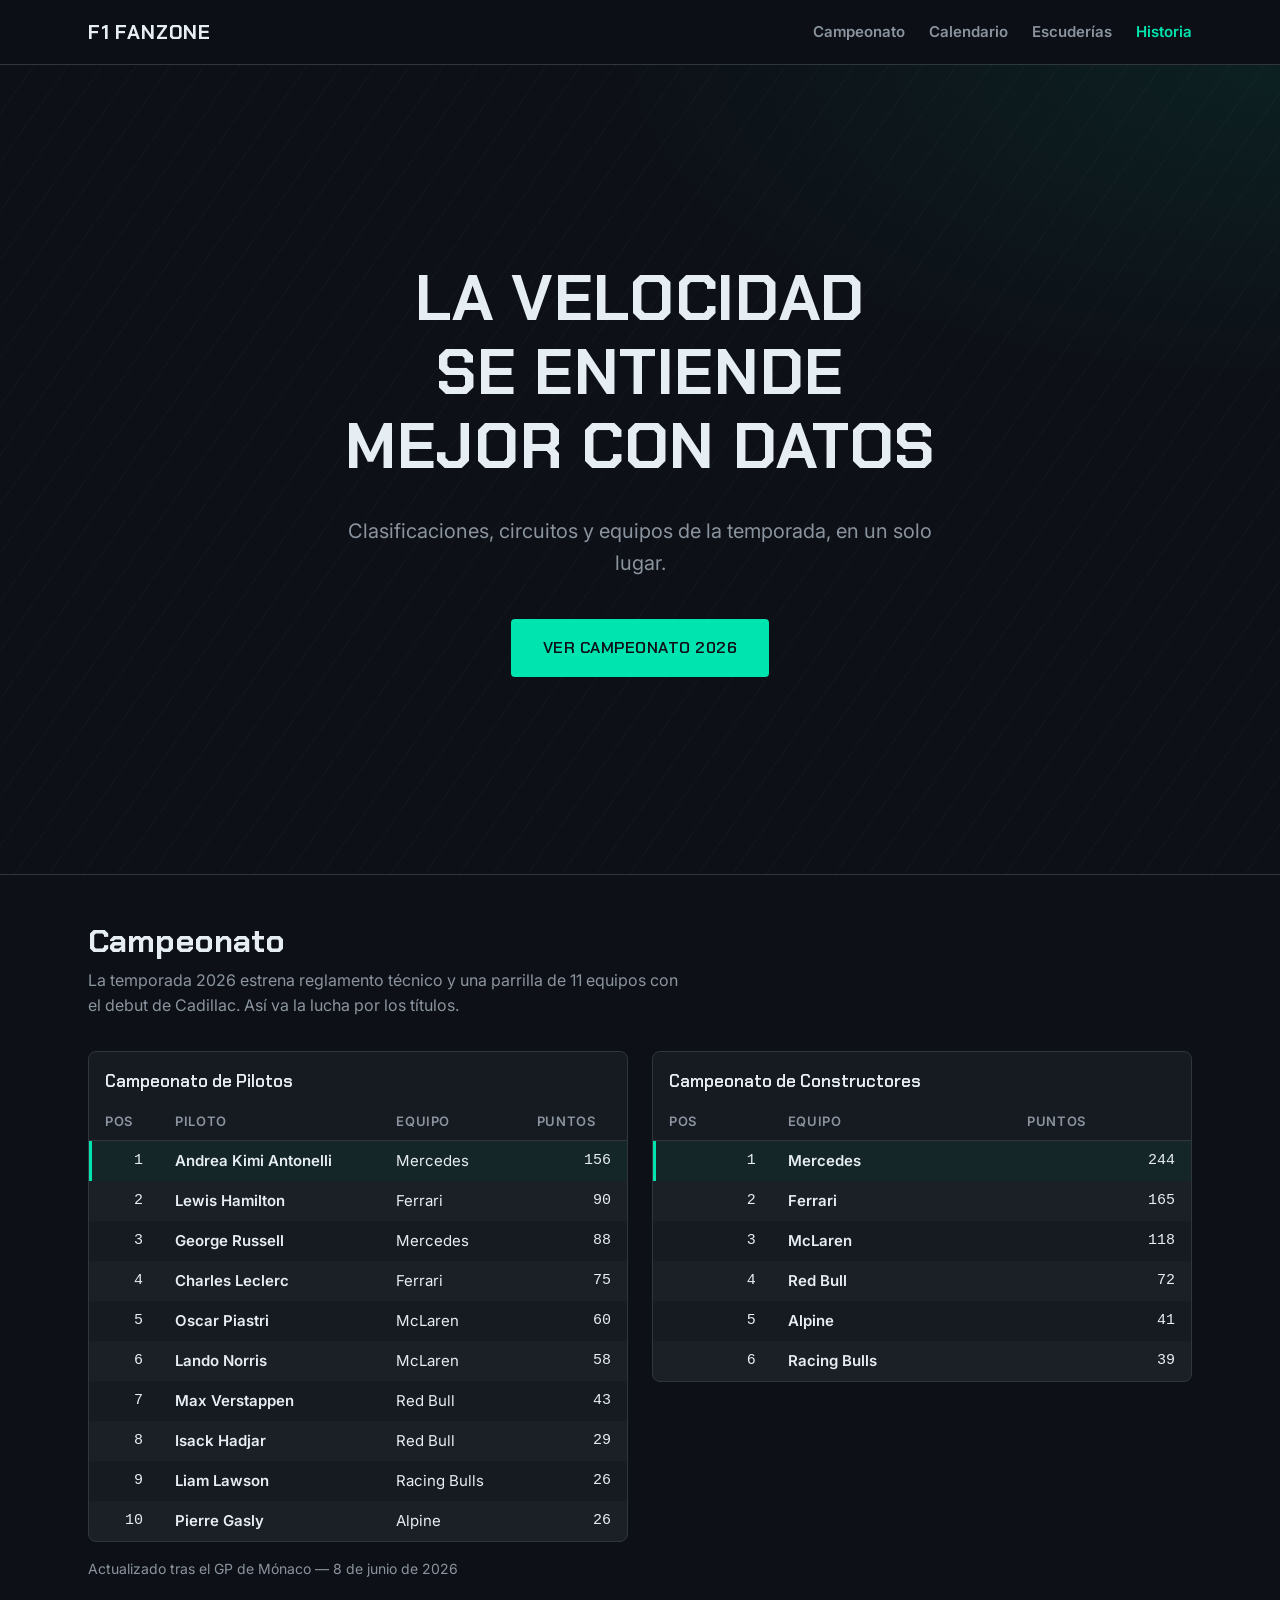
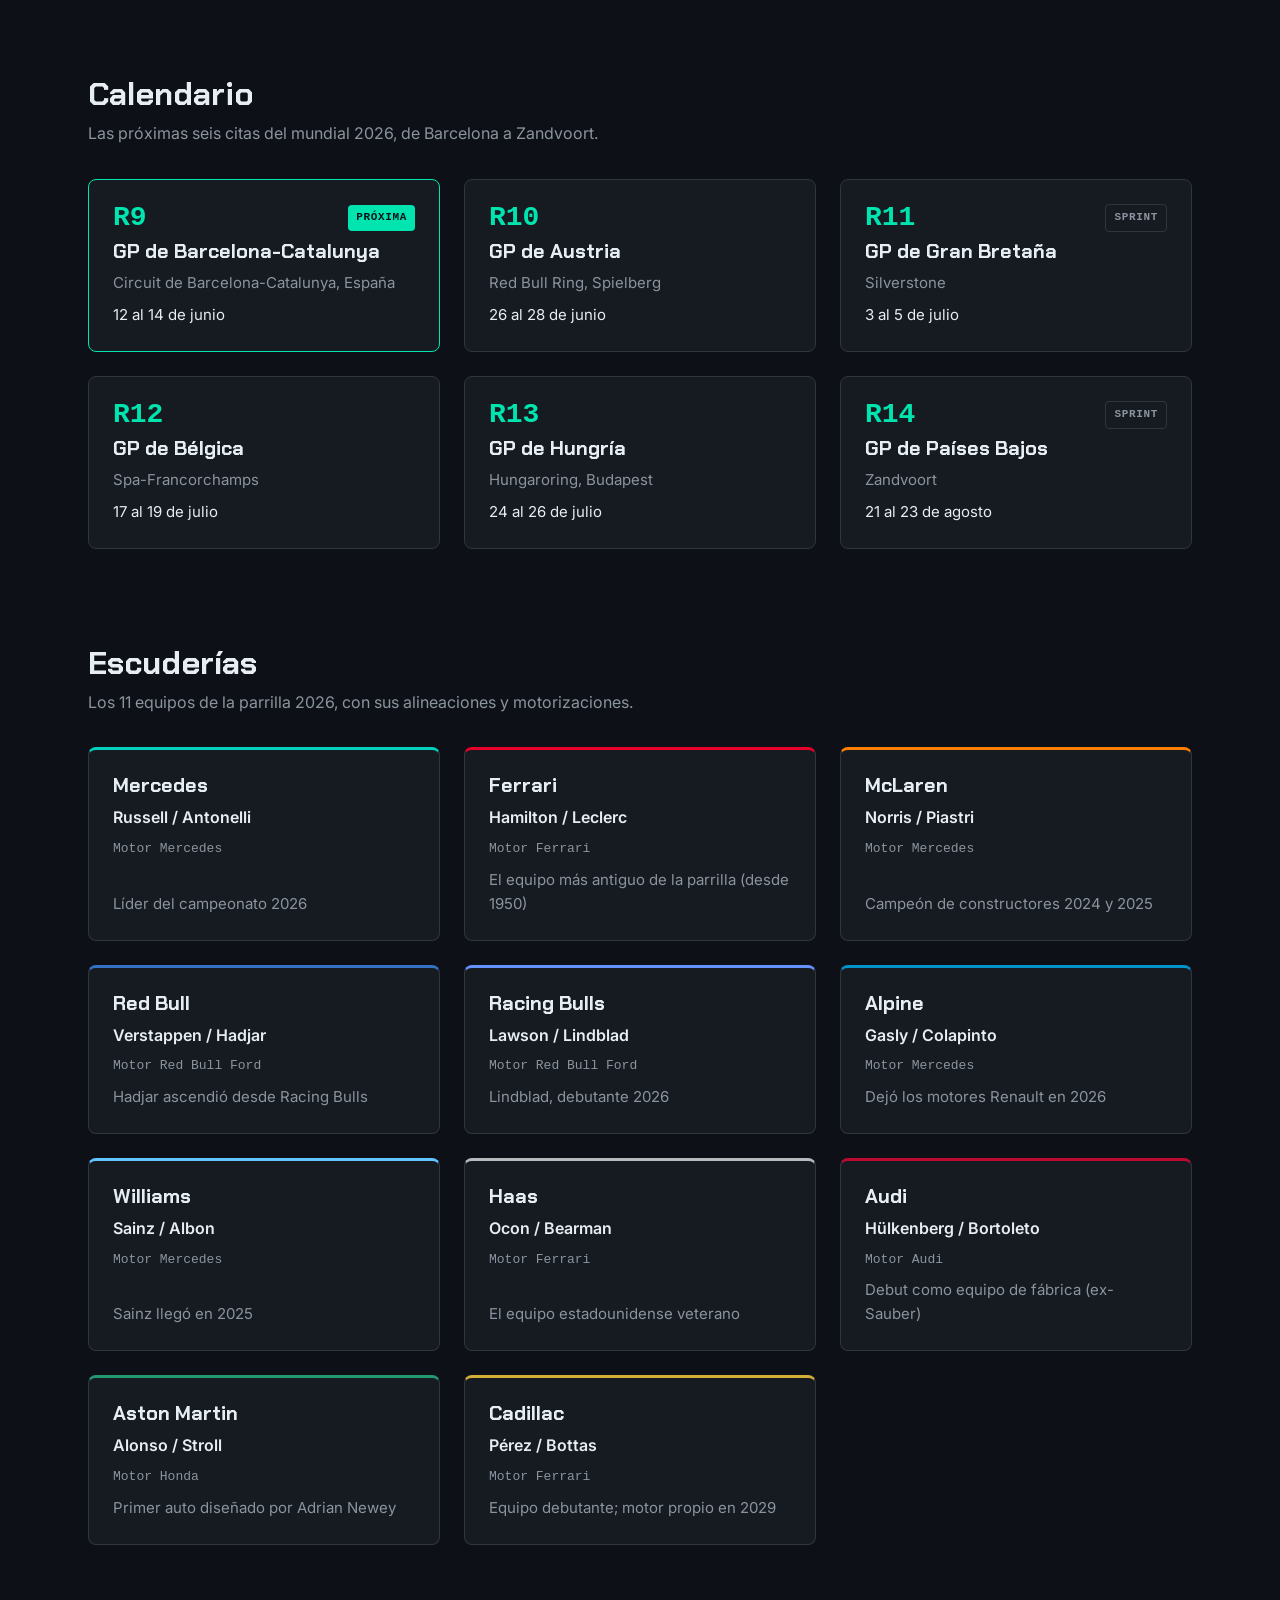
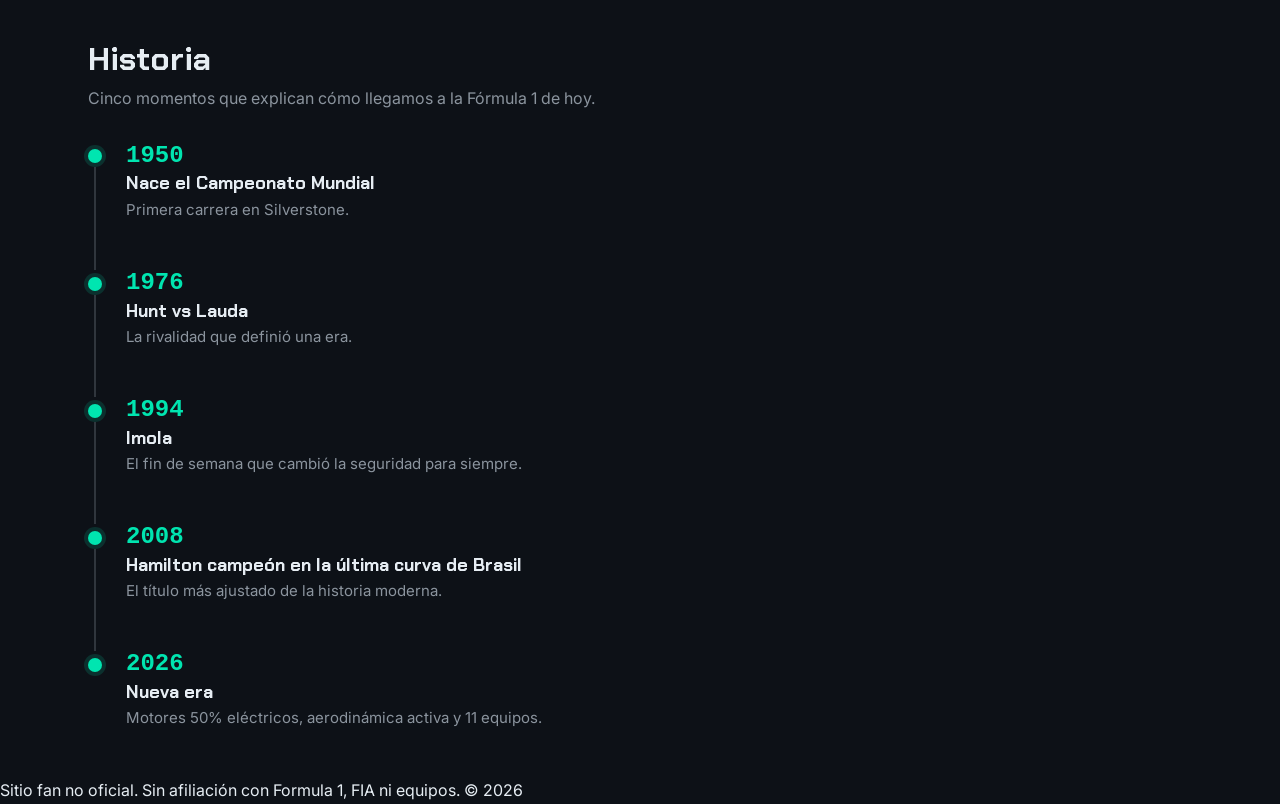
==== commit 3c0618cc: "Menú móvil accesible, scroll suave y nav activo con IntersectionObserver" ====
--- a/index.html
+++ b/index.html
@@ -14,7 +14,12 @@
   <header>
     <nav aria-label="Navegación principal">
       <a href="#" class="logo" aria-label="F1 FanZone, inicio">F1 FanZone</a>
-      <ul>
+      <button class="menu-boton" type="button" aria-label="Abrir menú" aria-expanded="false" aria-controls="menu-principal">
+        <span></span>
+        <span></span>
+        <span></span>
+      </button>
+      <ul id="menu-principal">
         <li><a href="#campeonato">Campeonato</a></li>
         <li><a href="#calendario">Calendario</a></li>
         <li><a href="#escuderias">Escuderías</a></li>
--- a/css/styles.css
+++ b/css/styles.css
@@ -15,6 +15,8 @@
 html {
   -webkit-text-size-adjust: 100%;
   scroll-behavior: smooth;
+  /* Compensa la altura del header sticky al saltar a un ancla */
+  scroll-padding-top: 4.5rem;
 }
 
 body {
@@ -147,7 +149,7 @@
 
 nav {
   display: flex;
-  justify-content: center;
+  justify-content: space-between;
   align-items: center;
   gap: var(--espacio-5);
   max-width: var(--ancho-contenido);
@@ -169,14 +171,73 @@
   color: var(--color-acento);
 }
 
-/* Móvil: solo logo centrado; los enlaces aparecen en ≥768px */
+/* Botón hamburguesa (solo móvil) */
+.menu-boton {
+  display: flex;
+  flex-direction: column;
+  justify-content: center;
+  gap: 5px;
+  width: 44px;
+  height: 44px;
+  padding: 10px;
+  background: none;
+  border: 0;
+  cursor: pointer;
+}
+
+.menu-boton span {
+  width: 100%;
+  height: 2px;
+  border-radius: 1px;
+  background-color: var(--color-texto);
+  transition:
+    transform var(--transicion-rapida),
+    opacity var(--transicion-rapida);
+}
+
+/* Animación a X: las líneas exteriores se cruzan, la central desaparece */
+.nav-abierto .menu-boton span:nth-child(1) {
+  transform: translateY(7px) rotate(45deg);
+}
+
+.nav-abierto .menu-boton span:nth-child(2) {
+  opacity: 0;
+}
+
+.nav-abierto .menu-boton span:nth-child(3) {
+  transform: translateY(-7px) rotate(-45deg);
+}
+
+/* Móvil: panel desplegable bajo el header */
 nav ul {
-  display: none;
+  position: absolute;
+  top: 100%;
+  left: 0;
+  right: 0;
+  display: flex;
+  flex-direction: column;
+  padding: var(--espacio-2) var(--espacio-4) var(--espacio-3);
   list-style: none;
-  gap: var(--espacio-4);
+  background-color: var(--color-fondo);
+  border-bottom: 1px solid var(--color-borde);
+  opacity: 0;
+  transform: translateY(-8px);
+  visibility: hidden;
+  transition:
+    opacity var(--transicion-rapida),
+    transform var(--transicion-rapida),
+    visibility var(--transicion-rapida);
+}
+
+.nav-abierto nav ul {
+  opacity: 1;
+  transform: translateY(0);
+  visibility: visible;
 }
 
 nav ul a {
+  display: block;
+  padding-block: var(--espacio-2);
   text-decoration: none;
   font-size: 0.9375rem;
   font-weight: 600;
@@ -185,6 +246,11 @@
 }
 
 nav ul a:hover {
+  color: var(--color-acento);
+}
+
+/* Enlace de la sección visible (lo gestiona IntersectionObserver en JS) */
+nav ul a.activo {
   color: var(--color-acento);
 }
 
@@ -584,12 +650,26 @@
 /* ≥768px: enlaces del nav visibles y más aire en el hero
    ========================================================================== */
 @media (min-width: 768px) {
-  nav {
-    justify-content: space-between;
+  .menu-boton {
+    display: none;
   }
 
+  /* El panel móvil vuelve a ser una fila estática de enlaces */
   nav ul {
-    display: flex;
+    position: static;
+    flex-direction: row;
+    gap: var(--espacio-4);
+    padding: 0;
+    background: none;
+    border: 0;
+    opacity: 1;
+    transform: none;
+    visibility: visible;
+    transition: none;
+  }
+
+  nav ul a {
+    padding-block: 0;
   }
 
   .hero {
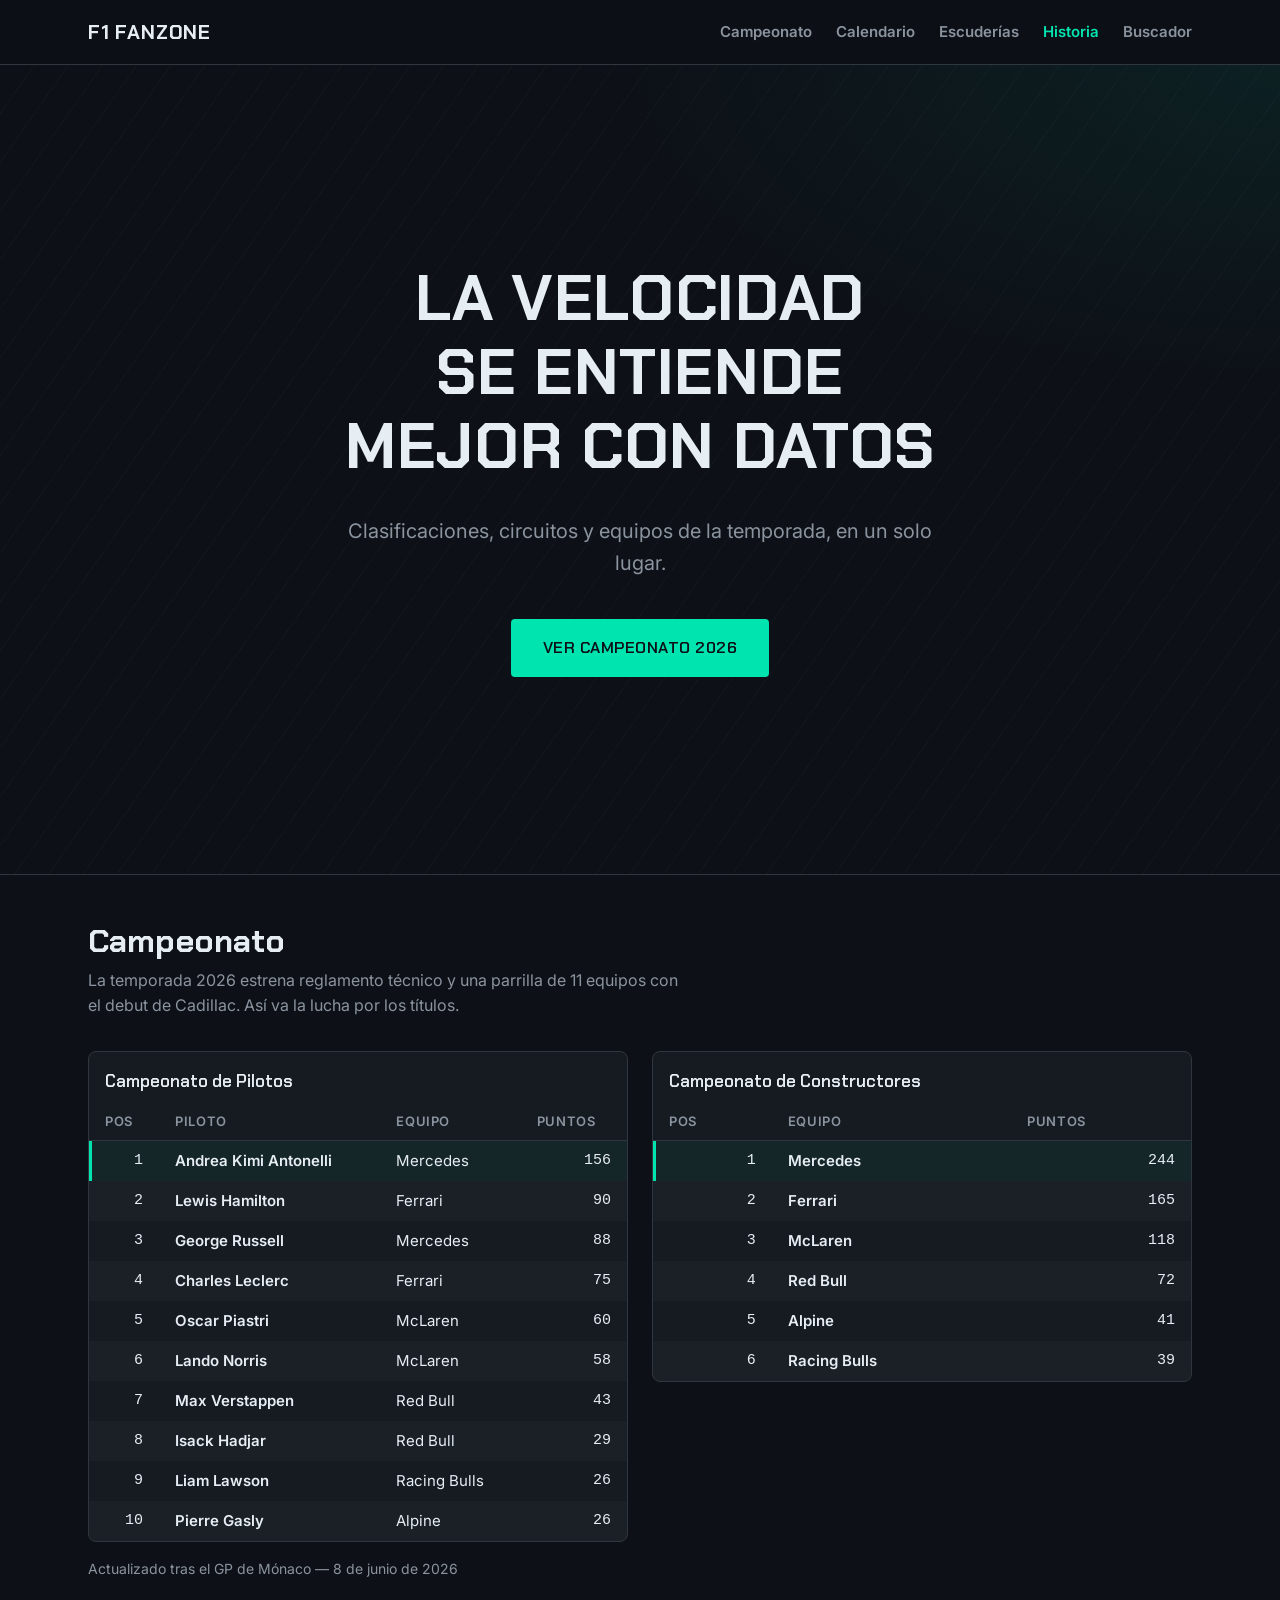
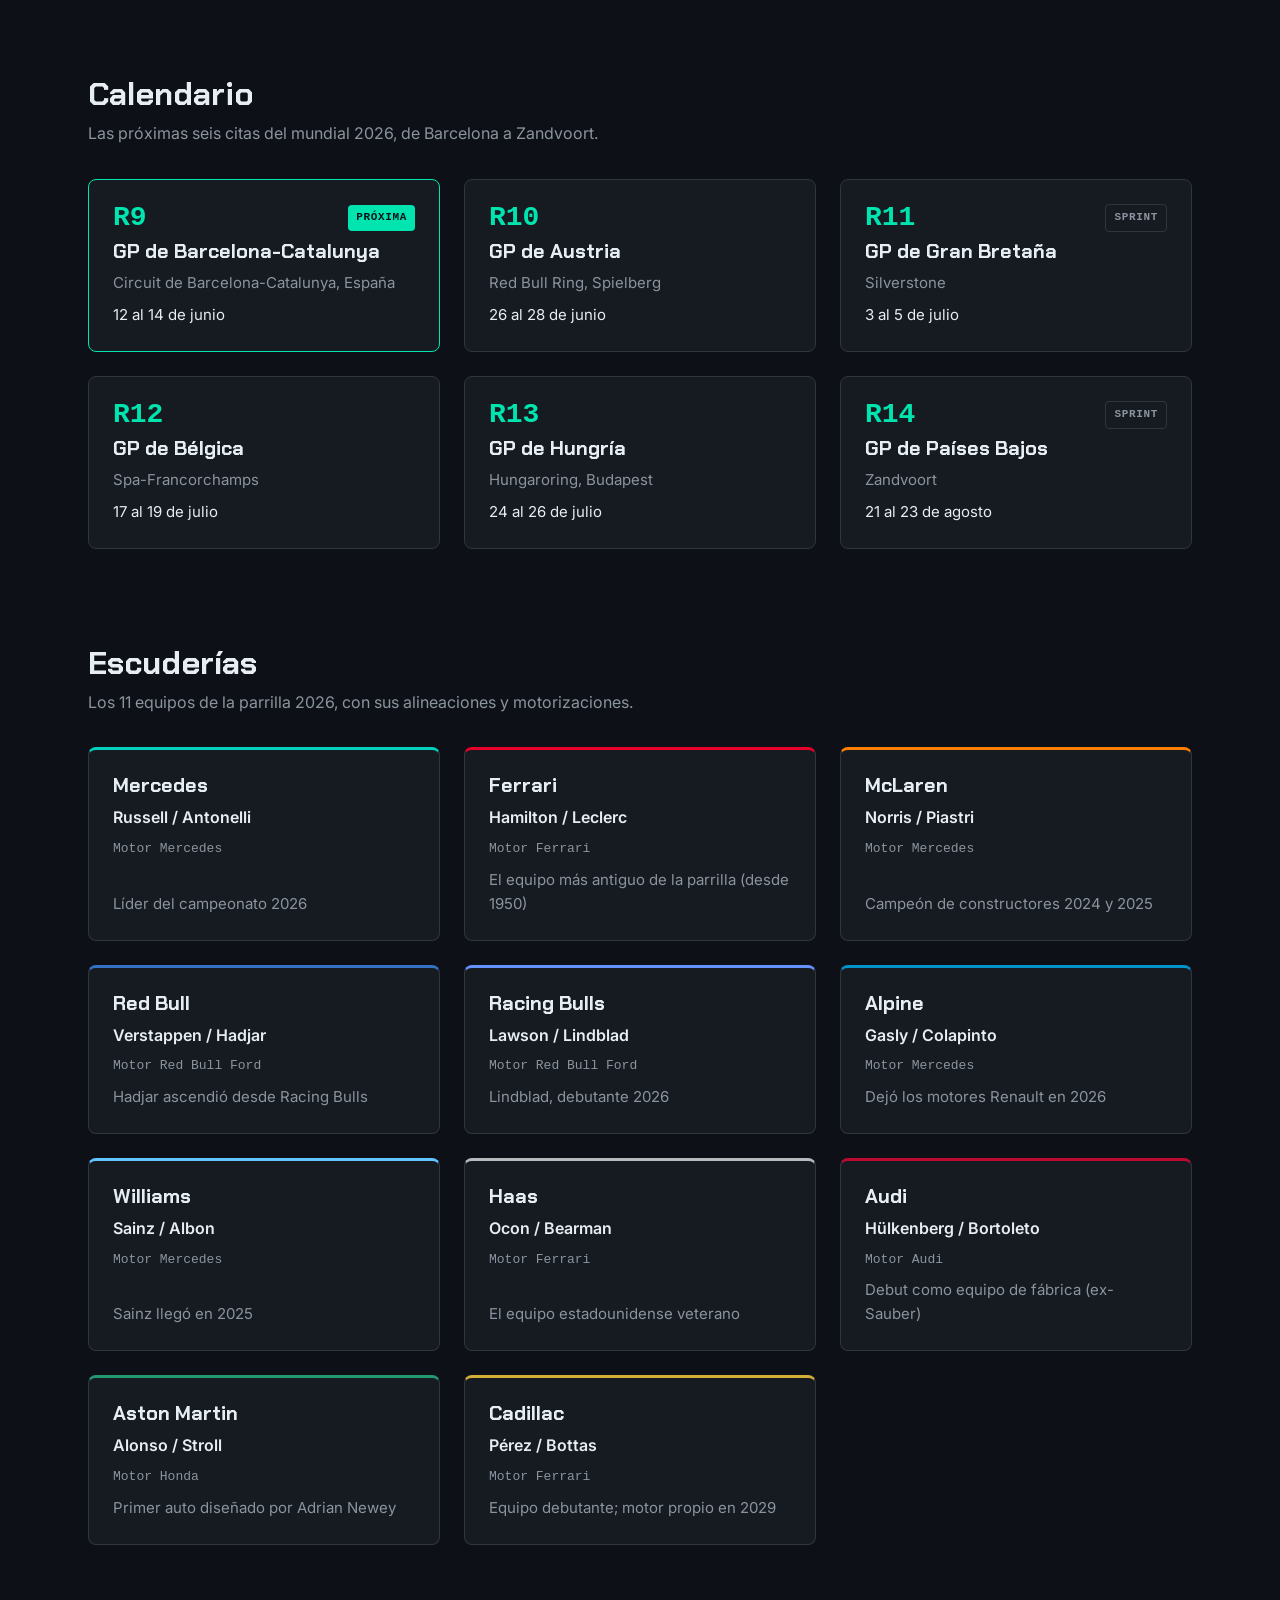
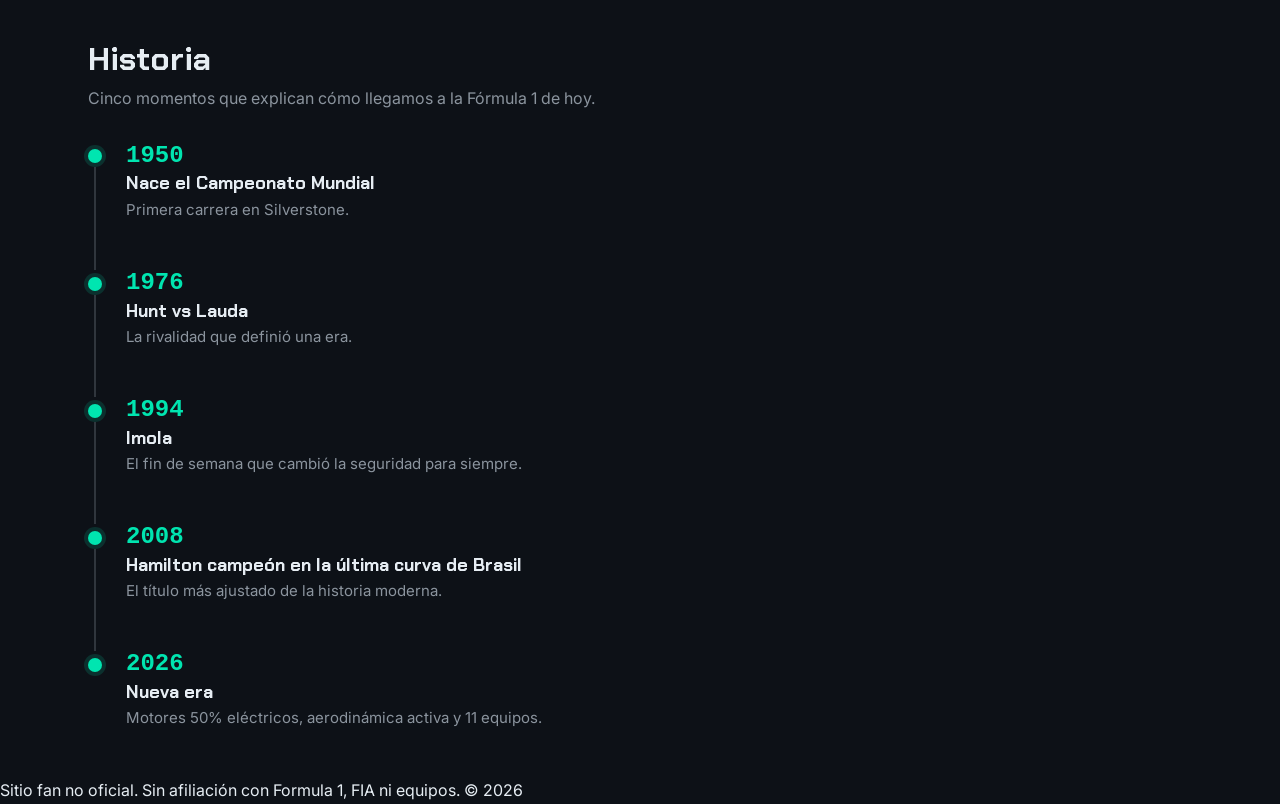
==== commit ddd50071: "Capa de API con caché y paginación, página de buscador inicial" ====
--- a/index.html
+++ b/index.html
@@ -24,6 +24,7 @@
         <li><a href="#calendario">Calendario</a></li>
         <li><a href="#escuderias">Escuderías</a></li>
         <li><a href="#historia">Historia</a></li>
+        <li><a href="buscador.html">Buscador</a></li>
       </ul>
     </nav>
   </header>
